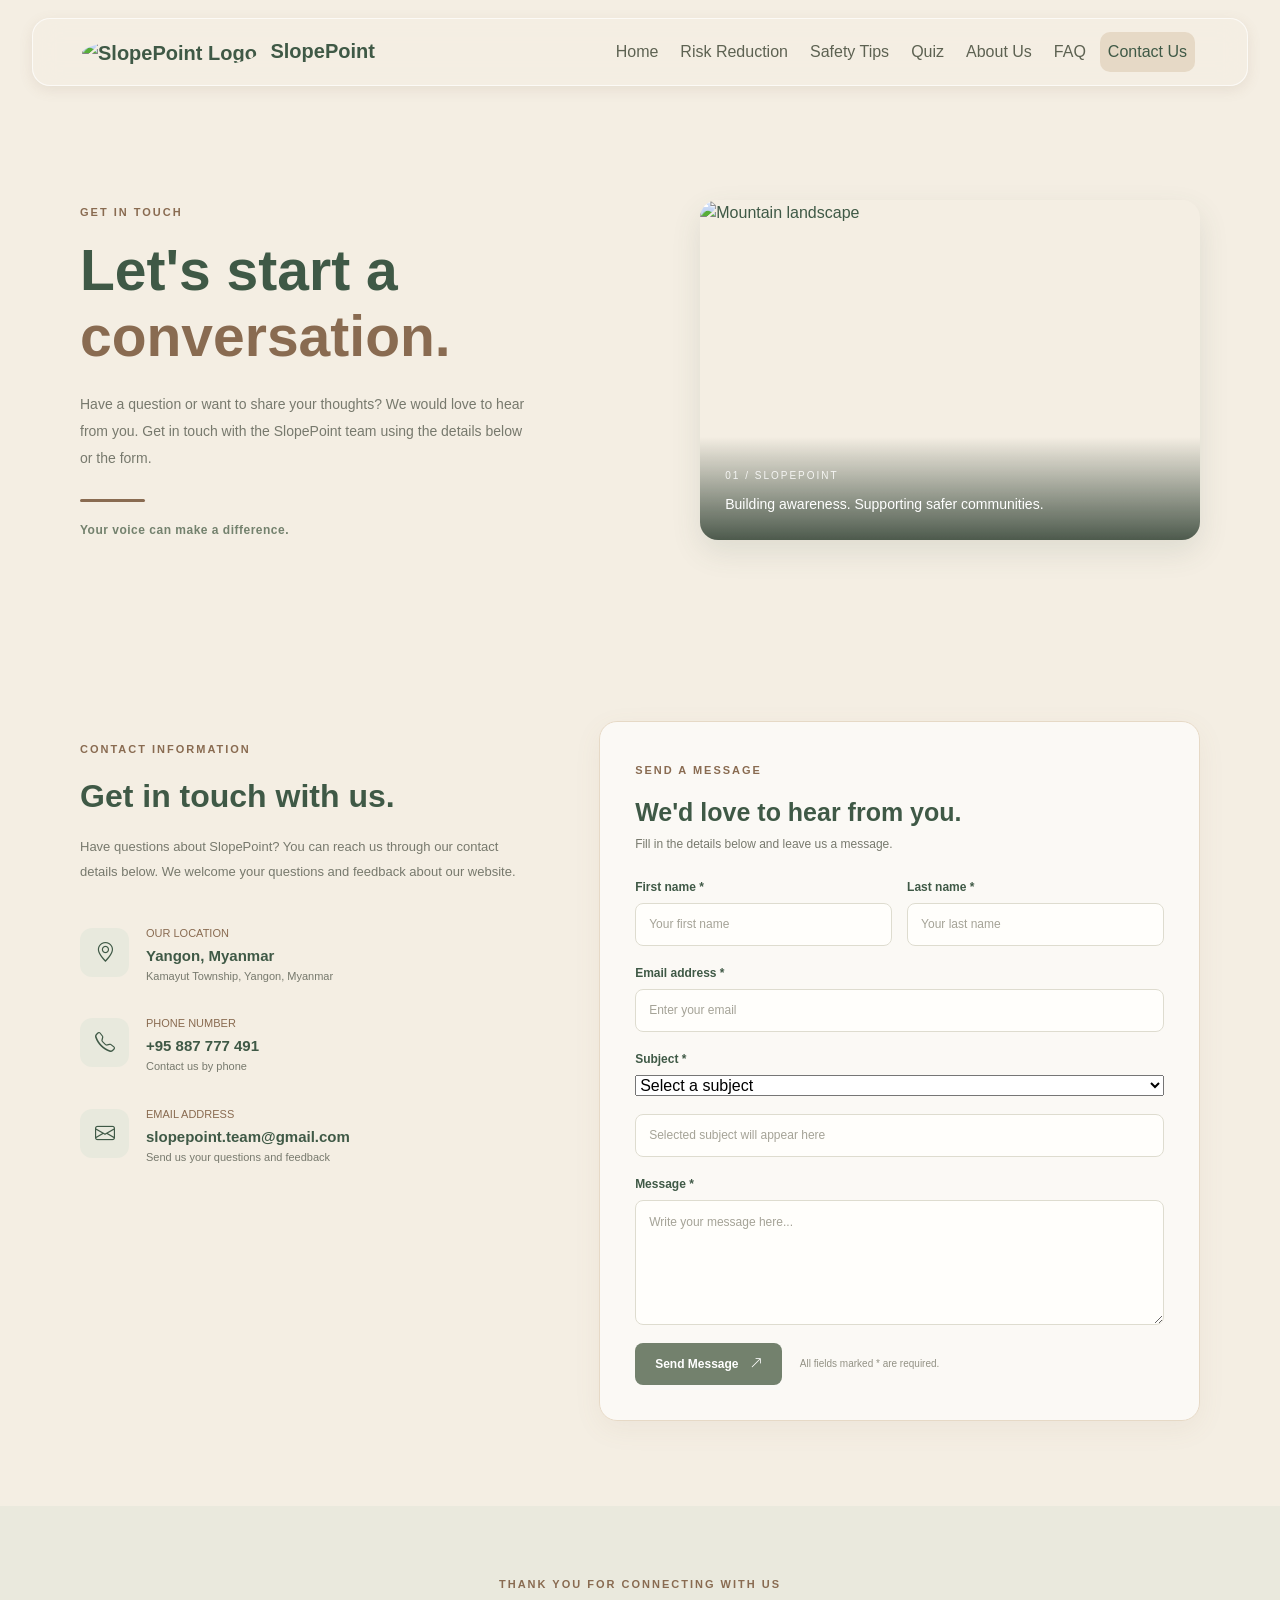
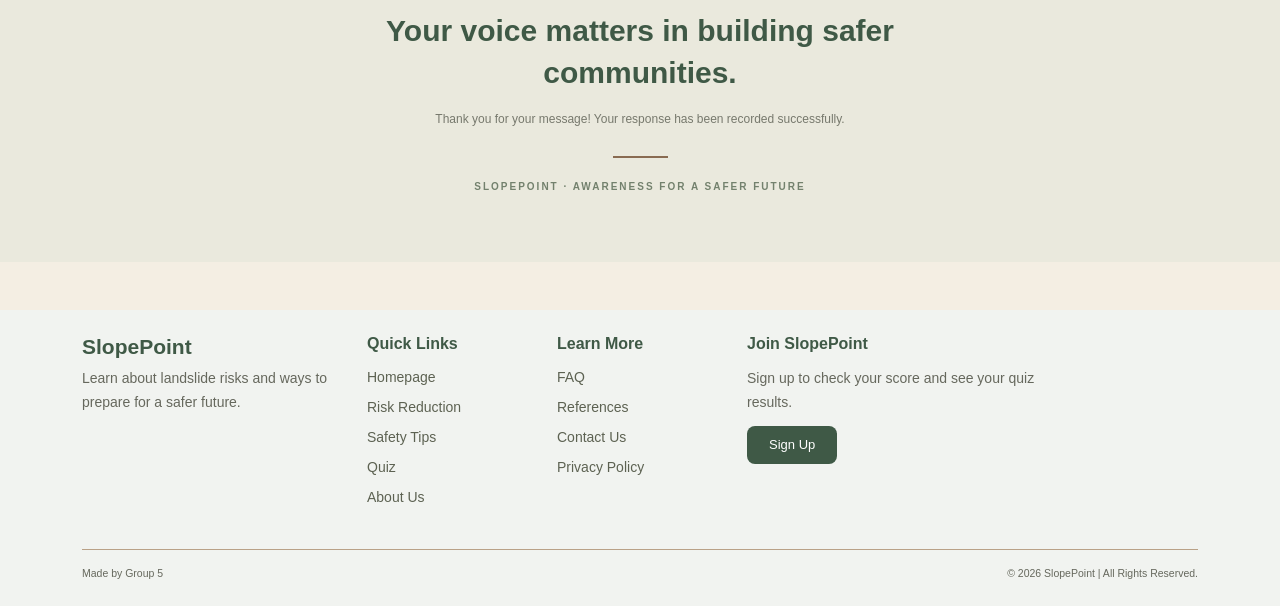
==== contactus.html @ 0d20bdd4 "Add files via upload" ====
<!DOCTYPE html>
<html lang="en">
<head>
    <meta charset="UTF-8">
    <meta name="viewport" content="width=device-width, initial-scale=1.0">
    <title>Contact Us | SlopePoint</title>

    <link href="https://cdn.jsdelivr.net/npm/bootstrap@5.3.3/dist/css/bootstrap.min.css" rel="stylesheet">
    <link rel="stylesheet" href="https://cdn.jsdelivr.net/npm/bootstrap-icons@1.11.3/font/bootstrap-icons.min.css">
    <link rel="stylesheet" href="style.css">
    <link rel="icon" type="image/jpeg" href="https://i.pinimg.com/736x/f9/9e/da/f99eda20acf7c5a0008ba07cc0dadbc3.jpg">
</head>

<body>

    <nav class="navbar navbar-expand-lg sticky-top">
        <div class="container">
            <a class="navbar-brand" href="index.html">
                <img src="https://i.pinimg.com/736x/f9/9e/da/f99eda20acf7c5a0008ba07cc0dadbc3.jpg" alt="SlopePoint Logo" class="logo me-2">
                SlopePoint
            </a>

            <button class="navbar-toggler" type="button" data-bs-toggle="collapse" data-bs-target="#navbarMenu" aria-controls="navbarMenu" aria-expanded="false" aria-label="Toggle navigation">
                <span class="navbar-toggler-icon"></span>
            </button>

            <div class="collapse navbar-collapse" id="navbarMenu">
                <ul class="navbar-nav ms-auto">
                    <li class="nav-item"><a class="nav-link" href="index.html">Home</a></li>
                    <li class="nav-item"><a class="nav-link" href="risk-reduction.html">Risk Reduction</a></li>
                    <li class="nav-item"><a class="nav-link" href="safety-tips.html">Safety Tips</a></li>
                    <li class="nav-item"><a class="nav-link" href="quiz.html">Quiz</a></li>
                    <li class="nav-item"><a class="nav-link" href="aboutus.html">About Us</a></li>
                    <li class="nav-item"><a class="nav-link" href="faq.html">FAQ</a></li>
                    <li class="nav-item"><a class="nav-link active" href="contactus.html">Contact Us</a></li>
                </ul>
            </div>
        </div>
    </nav>

    <main class="contact-page">

        <section class="contact-hero">
            <div class="contact-hero-content">
                <span class="contact-label">GET IN TOUCH</span>
                <h1>Let's start a <span>conversation.</span></h1>
                <p>
                    Have a question or want to share your thoughts?
                    We would love to hear from you. Get in touch with
                    the SlopePoint team using the details below or the form.
                </p>
                <div class="contact-hero-line"></div>
                <span class="contact-hero-note">Your voice can make a difference.</span>
            </div>

            <div class="contact-hero-image">
                <img src="https://img.magnific.com/free-photo/landscape-volcano-batur-bali-indonesia_72229-1017.jpg?semt=ais_hybrid&w=740&q=80" alt="Mountain landscape">
                <div class="contact-image-caption">
                    <span>01 / SLOPEPOINT</span>
                    <p>Building awareness. Supporting safer communities.</p>
                </div>
            </div>
        </section>

        <section class="contact-main-section">

            <div class="contact-info">
                <span class="contact-label">CONTACT INFORMATION</span>
                <h2>Get in touch with us.</h2>
                <p class="contact-info-description">
                    Have questions about SlopePoint? You can reach us
                    through our contact details below. We welcome your
                    questions and feedback about our website.
                </p>

                <div class="contact-detail-list">

                    <div class="contact-detail">
                        <div class="contact-detail-icon">
                            <i class="bi bi-geo-alt" aria-hidden="true"></i>
                        </div>
                        <div>
                            <span>OUR LOCATION</span>
                            <h3>Yangon, Myanmar</h3>
                            <p>Kamayut Township, Yangon, Myanmar</p>
                        </div>
                    </div>

                    <div class="contact-detail">
                        <div class="contact-detail-icon">
                            <i class="bi bi-telephone" aria-hidden="true"></i>
                        </div>
                        <div>
                            <span>PHONE NUMBER</span>
                            <h3>+95 887 777 491</h3>
                            <p>Contact us by phone</p>
                        </div>
                    </div>

                    <div class="contact-detail">
                        <div class="contact-detail-icon">
                            <i class="bi bi-envelope" aria-hidden="true"></i>
                        </div>
                        <div>
                            <span>EMAIL ADDRESS</span>
                            <h3>slopepoint.team@gmail.com</h3>
                            <p>Send us your questions and feedback</p>
                        </div>
                    </div>

                </div>
            </div>

            <div class="contact-form-wrapper">
                <div class="contact-form-heading">
                    <span class="contact-label">SEND A MESSAGE</span>
                    <h2>We'd love to hear from you.</h2>
                    <p>Fill in the details below and leave us a message.</p>
                </div>

                <form id="contactForm" class="contact-form">

                    <div class="contact-form-row">
                        <div class="contact-field">
                            <label for="contactFirstName">First name *</label>
                            <input type="text" id="contactFirstName" placeholder="Your first name" required>
                        </div>

                        <div class="contact-field">
                            <label for="contactLastName">Last name *</label>
                            <input type="text" id="contactLastName" placeholder="Your last name" required>
                        </div>
                    </div>

                    <div class="contact-field">
                        <label for="contactEmail">Email address *</label>
                        <input type="email" id="contactEmail" placeholder="Enter your email" required>
                    </div>

                    <div class="contact-field">
    <label for="subjectSelect">Subject *</label>
    <select id="subjectSelect" required>
        <option value="" disabled selected>Select a subject</option>
        <option value="General Question">General Question</option>
        <option value="Website Feedback">Website Feedback</option>
        <option value="Landslide Awareness">Landslide Awareness</option>
        <option value="Safety Information">Safety Information</option>
        <option value="Suggestions">Suggestions</option>
        <option value="Other">Other</option>
    </select>
</div>

<div class="contact-field">
    <input type="text" id="subject" name="subject" placeholder="Selected subject will appear here" readonly required>
</div>

                    <div class="contact-field">
                        <label for="contactMessage">Message *</label>
                        <textarea id="contactMessage" rows="5" placeholder="Write your message here..." required></textarea>
                    </div>

                    <div class="contact-form-bottom">
                        <button type="submit" class="contact-submit">
                            Send Message <i class="bi bi-arrow-up-right" aria-hidden="true"></i>
                        </button>
                        <span>All fields marked * are required.</span>
                    </div>

                    <p id="contactFeedback" class="contact-feedback" aria-live="polite"></p>

                </form>
            </div>

        </section>

        <section class="contact-bottom">
            <span class="contact-label">THANK YOU FOR CONNECTING WITH US</span>
            <h2>Your voice matters in building safer communities.</h2>
            <p>
                Thank you for your message! Your response has been recorded successfully.
            </p>
            <div class="contact-ending-line"></div>
            <span class="contact-ending-text">SLOPEPOINT · AWARENESS FOR A SAFER FUTURE</span>
        </section>

    </main>

    <footer class="mt-5 py-4">
        <div class="container">
            <div class="row g-4">

                <div class="col-lg-3 col-md-6">
                    <h5 class="fw-bold">SlopePoint</h5>
                    <p class="footer-description">
                        Learn about landslide risks and ways to prepare for a safer future.
                    </p>
                </div>

                <div class="col-lg-2 col-md-6">
                    <h6 class="fw-bold">Quick Links</h6>
                    <a href="index.html" class="footer-link d-block">Homepage</a>
                    <a href="risk-reduction.html" class="footer-link d-block">Risk Reduction</a>
                    <a href="safety-tips.html" class="footer-link d-block">Safety Tips</a>
                    <a href="quiz.html" class="footer-link d-block">Quiz</a>
                    <a href="aboutus.html" class="footer-link d-block">About Us</a>
                </div>

                <div class="col-lg-2 col-md-6">
                    <h6 class="fw-bold">Learn More</h6>
                    <a href="faq.html" class="footer-link d-block">FAQ</a>
                    <a href="references.html" class="footer-link d-block">References</a>
                    <a href="contactus.html" class="footer-link d-block">Contact Us</a>
                    <a href="privacy-policy.html" class="footer-link d-block">Privacy Policy</a>
                </div>

                <div class="col-lg-5 col-md-6">
                    <h6 class="fw-bold">Join SlopePoint</h6>
                    <p class="footer-description">
                        Sign up to check your score and see your quiz results.
                    </p>
                    <button type="button" class="btn sign-up">
                        Sign Up
                    </button>
                </div>

            </div>

            <hr class="footer-line">

            <div class="footer-bottom">
                <small>Made by Group 5</small>
                <small> © 2026 SlopePoint | All Rights Reserved.</small>
            </div>
        </div>
    </footer>

    <script src="https://cdn.jsdelivr.net/npm/bootstrap@5.3.3/dist/js/bootstrap.bundle.min.js"></script>
    <script src="script.js"></script>

</body>
</html>
---- style.css ----
body {
    background-color: #F4EEE3;
    color: #3F5946;
    font-family: Arial, sans-serif;
}

.navbar {
    background-color: rgba(244, 238, 227, 0.75);
    backdrop-filter: blur(14px);
    -webkit-backdrop-filter: blur(14px);
    border: 1px solid rgba(255, 255, 255, 0.7);
    border-radius: 18px;
    margin: 18px auto;
    width: 95%;
    padding: 12px 20px;
    box-shadow: 0 4px 14px rgba(137, 107, 81, 0.12);
}

.navbar-brand {
    color: #3F5946;
    font-weight: bold;
}

.navbar-brand:hover {
    color: #896B51;
}

.logo {
    width: 32px;
    height: 32px;
    object-fit: cover;
    border-radius: 50%;
    vertical-align: middle;
}

.navbar .nav-link {
    color: #5D6252;
    margin: 0 3px;
    border-radius: 10px;
    padding: 8px 11px;
    transition: 0.2s;
}

.navbar .nav-link:hover,
.navbar .nav-link.active {
    background-color: #E6D9C6;
    color: #3F5946;
}

.navbar-toggler {
    border-color: #B9A187;
}

.navbar-toggler:focus {
    box-shadow: 0 0 0 0.15rem rgba(137, 107, 81, 0.2);
}

.navbar-toggler-icon {
    filter: sepia(30%);
}

.homepage {
    max-width: 1250px;
    background: linear-gradient(135deg, rgba(255, 255, 255, 0.65), rgba(255, 253, 250, 0.78));
    backdrop-filter: blur(12px);
    -webkit-backdrop-filter: blur(12px);
    border: 1px solid rgba(255, 255, 255, 0.85);
    border-radius: 28px;
    padding: 20px 30px 45px;
    margin-top: 20px;
    box-shadow: 0 10px 35px rgba(137, 107, 81, 0.1);
}

.hero {
    min-height: 420px;
    height: 520px;
    width: 100%;
    position: relative;
    border-radius: 22px;
    overflow: hidden;
    display: flex;
    align-items: center;
    padding: 55px;
    color: white;
    border: 1px solid rgba(255, 255, 255, 0.25);
    isolation: isolate;
}


.hero video {
    position: absolute;
    inset: 0;
    width: 100%;
    height: 100%;
    object-fit: cover;
    object-position: center;
    z-index: -2;
}


.hero::before {
    content: "";
    position: absolute;
    inset: 0;
    background: linear-gradient(90deg, rgba(35, 53, 39, 0.8), rgba(35, 53, 39, 0.2));
    z-index: -1;
}

.hero-content {
    position: relative;
    z-index: 1;
    max-width: 650px;
}

.hero-label,
.section-label {
    font-size: 12px;
    font-weight: bold;
    letter-spacing: 2px;
    margin-bottom: 12px;
}

.hero h1 {
    font-size: clamp(36px, 5vw, 64px);
    font-weight: bold;
    line-height: 1.05;
    margin-bottom: 18px;
}

.hero-content > p:not(.hero-label) {
    max-width: 540px;
    line-height: 1.7;
    margin-bottom: 24px;
}

.hero-btn {
    border-radius: 25px;
    color: #3F5946;
    padding: 11px 20px;
    font-weight: bold;
}

.hero-outline {
    border: 1px solid white;
    border-radius: 25px;
    color: white;
    padding: 11px 20px;
}

.hero-outline:hover {
    background-color: white;
    color: #3F5946;
}

.intro-section {
    padding: 65px 15px;
    background: rgba(255, 255, 255, 0.18);
    border-radius: 22px;
    margin-top: 20px;
}

.section-label {
    color: #896B51;
}

.intro-section h2,
.learning-section h2,
.fact-section h2 {
    font-size: clamp(26px, 3vw, 36px);
    font-weight: bold;
    margin-bottom: 18px;
}

.intro-text {
    color: #66685D;
    line-height: 1.8;
}

.text-link {
    color: #3F5946;
    font-weight: bold;
    text-decoration: none;
}

.text-link:hover {
    color: #896B51;
}

.info-card {
    display: flex;
    align-items: flex-start;
    gap: 16px;
    padding: 18px;
    background: rgba(230, 217, 198, 0.45);
    backdrop-filter: blur(12px);
    -webkit-backdrop-filter: blur(12px);
    border: 1px solid rgba(255, 255, 255, 0.8);
    border-radius: 16px;
    margin-bottom: 14px;
    box-shadow: 0 5px 18px rgba(137, 107, 81, 0.06);
}

.info-icon {
    background-color: #73816D;
    color: white;
    min-width: 48px;
    height: 48px;
    display: flex;
    align-items: center;
    justify-content: center;
    border-radius: 12px;
    font-size: 25px;
    font-weight: bold;
}

.info-card h5 {
    font-size: 17px;
    font-weight: bold;
    margin-bottom: 6px;
}

.info-card p {
    color: #66685D;
    font-size: 14px;
    margin-bottom: 0;
    line-height: 1.6;
}

.learning-section {
    padding: 25px 15px;
    background: rgba(255, 255, 255, 0.16);
    backdrop-filter: blur(8px);
    -webkit-backdrop-filter: blur(8px);
    border: 1px solid rgba(255, 255, 255, 0.45);
    border-radius: 22px;
    margin-top: 20px;
}

.section-heading {
    display: flex;
    align-items: center;
    justify-content: space-between;
    gap: 20px;
    margin-bottom: 25px;
}

.section-heading h2 {
    margin-bottom: 0;
}

.search-box {
    width: 260px;
}

.search-box input {
    border: 1px solid rgba(216, 200, 179, 0.8);
    border-radius: 22px;
    padding: 11px 16px;
    background-color: rgba(244, 238, 227, 0.65);
    backdrop-filter: blur(8px);
    -webkit-backdrop-filter: blur(8px);
}

.search-box input:focus {
    border-color: #73816D;
    box-shadow: 0 0 0 0.15rem rgba(115, 129, 109, 0.2);
}

.search-message {
    color: #896B51;
    font-size: 14px;
}

.learning-card {
    height: 100%;
    background: linear-gradient(145deg, rgba(255, 255, 255, 0.65), rgba(249, 246, 240, 0.78));
    backdrop-filter: blur(12px);
    -webkit-backdrop-filter: blur(12px);
    border: 1px solid rgba(255, 255, 255, 0.85);
    border-radius: 18px;
    overflow: hidden;
    transition: transform 0.2s, box-shadow 0.2s;
    box-shadow: 0 5px 18px rgba(137, 107, 81, 0.06);
}

.learning-card:hover {
    transform: translateY(-5px);
    box-shadow: 0 10px 25px rgba(63, 89, 70, 0.13);
}

.learning-card img {
    width: 100%;
    height: 190px;
    object-fit: cover;
}

.learning-card-content {
    padding: 22px;
}

.category-tag {
    display: inline-block;
    background-color: #E6D9C6;
    color: #896B51;
    border-radius: 20px;
    padding: 6px 11px;
    font-size: 10px;
    font-weight: bold;
    letter-spacing: 1px;
    margin-bottom: 14px;
}

.learning-card h4 {
    font-size: 20px;
    font-weight: bold;
    margin-bottom: 12px;
}

.learning-card p {
    color: #66685D;
    font-size: 14px;
    line-height: 1.7;
    min-height: 72px;
}

.fact-section {
    margin: 65px 15px 15px;
    padding: 35px;
    background: rgba(216, 220, 203, 0.58);
    backdrop-filter: blur(14px);
    -webkit-backdrop-filter: blur(14px);
    border: 1px solid rgba(255, 255, 255, 0.8);
    border-radius: 20px;
    display: flex;
    align-items: center;
    justify-content: space-between;
    gap: 20px;
    box-shadow: 0 8px 24px rgba(63, 89, 70, 0.07);
}

.fact-section > div:first-child {
    max-width: 750px;
}

.fact-section h2 {
    margin-bottom: 12px;
}

.fact-section p:not(.section-label) {
    color: #5D6252;
    line-height: 1.7;
}

.fact-btn {
    background-color: #3F5946;
    color: white;
    border-radius: 22px;
    padding: 10px 18px;
}

.fact-btn:hover {
    background-color: #73816D;
    color: white;
}

.fact-symbol {
    width: 90px;
    height: 90px;
    min-width: 90px;
    border: 3px solid #73816D;
    border-radius: 50%;
    display: flex;
    align-items: center;
    justify-content: center;
    font-size: 55px;
    font-weight: bold;
    color: #3F5946;
}

footer {
    background-color: #F1F3F0;
    color: #3F5946;
    font-size: 14px;
}

footer h5 {
    font-size: 21px;
    margin-bottom: 8px;
}

footer h6 {
    font-size: 16px;
    margin-bottom: 14px;
}

.footer-description {
    color: #66685D;
    line-height: 1.7;
    max-width: 300px;
    margin-bottom: 12px;
}

.footer-link {
    color: #5D6252;
    text-decoration: none;
    margin-bottom: 9px;
    transition: color 0.2s;
}

.footer-link:hover {
    color: #896B51;
}

footer .form-control {
    max-width: 340px;
    border: none;
    border-bottom: 1px solid #B9A187;
    border-radius: 0;
    background: transparent;
    padding: 10px 0;
    font-size: 13px;
    box-shadow: none;
}

footer .form-control:focus {
    border-bottom-color: #3F5946;
}

.sign-in,
.sign-up {
    padding: 7px 20px;
    font-size: 13px;
    border-radius: 4px;
}

.sign-in {
    background-color: transparent;
    border: 1px solid #3F5946;
    color: #3F5946;
}

.sign-in:hover {
    background-color: #3F5946;
    color: white;
}

.footer-line {
    border-color: #B9A187;
    margin: 32px 0 16px;
    opacity: 1;
}

.footer-bottom {
    display: flex;
    justify-content: space-between;
    align-items: center;
    flex-wrap: wrap;
    gap: 8px;
    color: #66685D;
    font-size: 12px;
}

.awareness-section {
    margin: 45px 0;
    padding: 55px;
    background: #F4EEE3;
    border-radius: 28px;
    overflow: hidden;
    position: relative;
}

.awareness-heading {
    max-width: 720px;
    margin-bottom: 35px;
}

.awareness-tag {
    display: inline-block;
    color: #73816D;
    font-size: 12px;
    font-weight: 700;
    letter-spacing: 2px;
    margin-bottom: 15px;
}

.awareness-heading h2 {
    color: #3F5946;
    font-size: clamp(30px, 4vw, 45px);
    font-weight: 800;
    line-height: 1.15;
    margin-bottom: 18px;
}

.awareness-heading h2 span {
    color: #896B51;
}

.awareness-heading > p {
    max-width: 620px;
    color: #737467;
    font-size: 16px;
    line-height: 1.8;
    margin: 0;
}

.awareness-layout {
    display: grid;
    grid-template-columns: 1fr 1fr;
    gap: 20px;
}

.awareness-main {
    min-height: 340px;
    padding: 30px;
    background: #3F5946;
    color: #F4EEE3;
    border-radius: 22px;
    display: flex;
    flex-direction: column;
    align-items: flex-start;
    position: relative;
    overflow: hidden;
}

.awareness-main::after {
    content: "";
    position: absolute;
    width: 230px;
    height: 230px;
    right: -75px;
    bottom: -85px;
    border: 1px solid rgba(244, 238, 227, 0.2);
    border-radius: 50%;
    box-shadow: 0 0 0 25px rgba(244, 238, 227, 0.04), 0 0 0 50px rgba(244, 238, 227, 0.04);
}

.awareness-icon {
    width: 58px;
    height: 58px;
    display: flex;
    align-items: center;
    justify-content: center;
    background: rgba(244, 238, 227, 0.12);
    border: 1px solid rgba(244, 238, 227, 0.25);
    border-radius: 18px;
    font-size: 35px;
    margin-bottom: 28px;
}

.awareness-number {
    font-size: 11px;
    font-weight: 700;
    letter-spacing: 1.5px;
    opacity: 0.8;
}

.awareness-main h3 {
    max-width: 320px;
    font-size: 27px;
    font-weight: 750;
    line-height: 1.3;
    margin: 15px 0 12px;
}

.awareness-main p {
    max-width: 360px;
    color: #E1E5D9;
    font-size: 14px;
    line-height: 1.8;
    margin-bottom: 20px;
}

.awareness-line {
    width: 45px;
    height: 3px;
    background: #B9A187;
    margin-top: auto;
    margin-bottom: 12px;
}

.awareness-small {
    font-size: 10px;
    font-weight: 700;
    letter-spacing: 1.5px;
    color: #E1E5D9;
}

.awareness-side {
    display: grid;
    grid-template-rows: 1fr 1fr;
    gap: 20px;
}

.awareness-card {
    padding: 25px 28px;
    border-radius: 22px;
    transition: transform 0.25s ease, box-shadow 0.25s ease;
}

.awareness-card:hover {
    transform: translateY(-4px);
    box-shadow: 0 12px 25px rgba(63, 89, 70, 0.1);
}

.awareness-card-sage {
    background: #D8DCCB;
}

.awareness-card-sand {
    background: #E6D9C6;
}

.awareness-card-top {
    display: flex;
    align-items: center;
    justify-content: space-between;
    color: #73816D;
}

.awareness-symbol {
    width: 34px;
    height: 34px;
    display: flex;
    align-items: center;
    justify-content: center;
    border: 1px solid rgba(63, 89, 70, 0.25);
    border-radius: 50%;
    font-size: 19px;
}

.awareness-card h3 {
    color: #3F5946;
    font-size: 22px;
    font-weight: 750;
    margin: 20px 0 10px;
}

.awareness-card p {
    color: #66685D;
    font-size: 14px;
    line-height: 1.8;
    margin: 0;
}

.awareness-mission {
    display: flex;
    align-items: center;
    gap: 20px;
    margin-top: 22px;
    padding: 25px;
    background: rgba(255, 255, 255, 0.65);
    border: 1px solid rgba(185, 161, 135, 0.3);
    border-radius: 20px;
}

.mission-mark {
    flex-shrink: 0;
    width: 55px;
    height: 55px;
    display: flex;
    align-items: center;
    justify-content: center;
    background: #73816D;
    color: #F4EEE3;
    border-radius: 17px;
    font-size: 24px;
    font-weight: 800;
}

.mission-text {
    flex: 1;
}

.mission-text > span {
    color: #896B51;
    font-size: 10px;
    font-weight: 700;
    letter-spacing: 1.5px;
}

.mission-text h3 {
    color: #3F5946;
    font-size: 20px;
    font-weight: 750;
    margin: 5px 0;
}

.mission-text p {
    color: #737467;
    font-size: 13px;
    line-height: 1.7;
    margin: 0;
}

.mission-link {
    flex-shrink: 0;
    color: #3F5946;
    font-size: 13px;
    font-weight: 700;
    text-decoration: none;
    padding: 12px 16px;
    border: 1px solid #BFC8B5;
    border-radius: 12px;
    transition: background 0.2s ease;
}

.mission-link span {
    margin-left: 5px;
}

.mission-link:hover {
    background: #D8DCCB;
    color: #3F5946;
}

.mission-page {
    padding-top: 65px;
    padding-bottom: 55px;
}

.mission-intro {
    display: grid;
    grid-template-columns: 1.1fr 0.9fr;
    align-items: center;
    gap: 55px;
    padding: 45px 15px 75px;
    margin-bottom: 55px;
    border-bottom: 1px solid rgba(63, 89, 70, 0.2);
}

.intro-content {
    max-width: 600px;
}

.section-tag {
    color: #896B51;
    font-size: 0.75rem;
    font-weight: 700;
    letter-spacing: 2px;
}

.intro-content h1 {
    color: #3F5946;
    font-size: clamp(2.2rem, 4vw, 3.3rem);
    font-weight: 700;
    line-height: 1.2;
    letter-spacing: -1px;
    margin: 20px 0;
}

.intro-content p {
    color: #687366;
    font-size: 0.94rem;
    line-height: 1.9;
    margin-bottom: 28px;
}

.intro-details {
    display: flex;
    align-items: center;
    gap: 13px;
    color: #896B51;
    font-size: 0.65rem;
    font-weight: 700;
    letter-spacing: 1.3px;
}

.intro-details span:nth-child(2) {
    width: 25px;
    height: 1px;
    background: #896B51;
}

.intro-visual {
    background: #E8EBE3;
    border-radius: 18px;
    padding: 20px 22px 15px;
    min-width: 0;
}

.visual-heading {
    display: flex;
    justify-content: space-between;
    gap: 10px;
    color: #896B51;
    font-size: 0.58rem;
    font-weight: 700;
    letter-spacing: 1px;
}

.landslide-illustration {
    width: 100%;
    display: block;
    margin: 15px 0;
}

.visual-caption {
    border-top: 1px solid rgba(63, 89, 70, 0.2);
    padding-top: 13px;
    display: flex;
    justify-content: space-between;
    align-items: center;
    gap: 10px;
}

.visual-caption div {
    display: flex;
    flex-direction: column;
    gap: 5px;
}

.visual-caption strong {
    color: #3F5946;
    font-size: 0.68rem;
    letter-spacing: 1px;
}

.visual-caption div span {
    color: #687366;
    font-size: 0.7rem;
}

.visual-number {
    color: #896B51;
    font-size: 1.8rem;
    font-weight: 700;
}

.aims-objectives-section {
    display: grid;
    grid-template-columns: repeat(2, 1fr);
    align-items: stretch;
    gap: 35px;
    padding: 0 10px;
}

.aim-objective-card {
    position: relative;
    display: flex;
    flex-direction: column;
    padding-top: 35px;
}

.card-tab {
    position: absolute;
    top: 0;
    left: 50%;
    transform: translateX(-50%);
    width: 68%;
    padding: 11px 10px;
    text-align: center;
    border-radius: 16px 16px 0 0;
    color: white;
    font-size: 0.95rem;
    font-weight: 600;
    letter-spacing: 1px;
}

.aims-tab {
    background: #719A99;
}

.objectives-tab {
    background: #77947D;
}

.card-body-custom {
    position: relative;
    display: flex;
    align-items: center;
    gap: 20px;
    flex: 1;
    min-height: 220px;
    background: #FFFFFF;
    border: 1px solid rgba(63, 89, 70, 0.12);
    border-radius: 25px;
    padding: 35px 25px;
    box-shadow: 0 5px 18px rgba(63, 89, 70, 0.09);
    z-index: 1;
}

.card-icon {
    flex: 0 0 75px;
    display: flex;
    align-items: center;
    justify-content: center;
}

.card-icon svg {
    width: 60px;
    height: 60px;
}

.aims-icon {
    color: #719A99;
}

.objectives-icon {
    color: #77947D;
}

.card-text {
    flex: 1;
}

.card-text h2 {
    color: #3F5946;
    font-size: 1.2rem;
    font-weight: 700;
    margin-bottom: 10px;
}

.card-text p {
    color: #687366;
    font-size: 0.84rem;
    line-height: 1.75;
    margin: 0;
}

@media (max-width: 991px) {
    .mission-intro {
        gap: 30px;
    }

    .aims-objectives-section {
        gap: 25px;
    }

    .card-body-custom {
        padding: 28px 20px;
        gap: 12px;
    }

    .card-icon {
        flex-basis: 55px;
    }

    .card-icon svg {
        width: 48px;
        height: 48px;
    }
}

@media (max-width: 768px) {
    .homepage {
        padding: 12px 16px 30px;
        border-radius: 20px;
    }

    .hero {
        min-height: 380px;
        padding: 30px 24px;
    }

    .intro-section {
        padding: 45px 5px;
    }

    .section-heading {
        align-items: stretch;
        flex-direction: column;
    }

    .search-box {
        width: 100%;
    }

    .fact-section {
        margin: 45px 5px 10px;
        padding: 25px;
    }

    .fact-symbol {
        width: 60px;
        height: 60px;
        min-width: 60px;
        font-size: 38px;
    }

    .awareness-section {
        padding: 30px 20px;
        margin: 30px 0;
    }

    .awareness-layout {
        grid-template-columns: 1fr;
    }

    .awareness-main {
        min-height: 310px;
    }

    .awareness-side {
        grid-template-rows: auto auto;
    }

    .awareness-mission {
        align-items: flex-start;
        flex-wrap: wrap;
        padding: 20px;
    }

    .mission-text {
        min-width: 0;
    }

    .mission-link {
        margin-left: 75px;
    }
}

@media (max-width: 767px) {
    .footer-bottom {
        flex-direction: column;
        text-align: center;
    }

    .mission-page {
        padding-top: 40px;
    }

    .mission-intro {
        grid-template-columns: 1fr;
        gap: 30px;
        padding: 30px 5px 45px;
        margin-bottom: 40px;
    }

    .intro-content h1 {
        font-size: 2.3rem;
    }

    .intro-visual {
        padding: 17px;
    }

    .aims-objectives-section {
        grid-template-columns: 1fr;
        gap: 35px;
        padding: 0;
    }

    .card-body-custom {
        min-height: 180px;
        padding: 30px 22px;
    }

    .card-text p {
        font-size: 0.82rem;
    }
}

@media (max-width: 480px) {
    .hero {
        padding: 25px 20px;
    }

    .hero h1 {
        font-size: 38px;
    }

    .fact-symbol {
        display: none;
    }

    .awareness-card {
        padding: 22px;
    }

    .awareness-main h3 {
        font-size: 24px;
    }

    .mission-link {
        margin-left: 0;
    }
}

@keyframes floatPicture {
    0% {
        transform: translateY(0);
    }

    50% {
        transform: translateY(-5px);
    }

    100% {
        transform: translateY(0);
    }
}

.members-section {
    padding: 85px 10px 35px;
    margin-top: 55px;
    border-top: 1px solid rgba(63, 89, 70, 0.15);
}

.members-heading {
    text-align: center;
    margin-bottom: 50px;
}

.members-heading h2 {
    color: #3F5946;
    font-size: clamp(32px, 4vw, 45px);
    font-weight: 750;
    margin: 12px 0;
}

.members-heading h2 span {
    color: #719A99;
}

.members-heading p {
    color: #687366;
    font-size: 14px;
    margin: 0;
}

.members-grid {
    display: grid;
    grid-template-columns: repeat(3, 1fr);
    gap: 30px;
    max-width: 1000px;
    margin: 0 auto;
}

.member-card {
    position: relative;
    overflow: hidden;
    text-align: center;
    background: #FFFFFF;
    border: 1px solid rgba(63, 89, 70, 0.15);
    border-radius: 25px;
    padding: 25px 20px 30px;
    box-shadow: 0 8px 25px rgba(63, 89, 70, 0.08);
    transition: transform 0.3s ease, box-shadow 0.3s ease;
}

.member-card:hover {
    transform: translateY(-7px);
    box-shadow: 0 15px 30px rgba(63, 89, 70, 0.13);
}

.member-image-area {
    position: relative;
    height: 165px;
    display: flex;
    align-items: center;
    justify-content: center;
    margin-bottom: 15px;
}

.member-shape {
    position: absolute;
    width: 145px;
    height: 145px;
    background: #DCE4D8;
    border-radius: 50% 50% 12px 50%;
    right: 15px;
    top: 0;
    opacity: 0.85;
}

.member-photo {
    position: relative;
    width: 135px;
    height: 135px;
    padding: 8px;
    border: 3px solid #719A99;
    border-radius: 50% 50% 12px 50%;
    background: #F4EEE3;
    z-index: 1;
    transition: transform 0.3s ease;
}

.member-photo img {
    width: 100%;
    height: 100%;
    object-fit: cover;
    border-radius: inherit;
    display: block;
}

.member-card:hover .member-photo {
    transform: scale(1.04);
}

.member-divider {
    display: flex;
    justify-content: center;
    align-items: center;
    gap: 9px;
    margin: 12px 0 18px;
}

.member-divider::before,
.member-divider::after {
    content: "";
    width: 35px;
    height: 1px;
    background: #896B51;
}

.member-divider span {
    width: 7px;
    height: 7px;
    background: #73816D;
    border-radius: 50%;
}

.member-info h3 {
    color: #3F5946;
    font-size: 20px;
    font-weight: 700;
    margin-bottom: 7px;
}

.member-info p {
    color: #896B51;
    font-size: 13px;
    font-weight: 600;
    letter-spacing: 0.5px;
    margin: 0;
}

.member-card {
    opacity: 0;
    transform: translateY(20px);
}

.member-card.show {
    opacity: 1;
    transform: translateY(0);
}

@media (max-width: 768px) {
    .members-grid {
        grid-template-columns: repeat(2, 1fr);
        gap: 20px;
    }

    .members-section {
        padding-top: 60px;
    }
}

@media (max-width: 500px) {
    .members-grid {
        grid-template-columns: 1fr;
        max-width: 330px;
    }

    .member-card {
        padding: 25px 20px;
    }
}

@media (prefers-reduced-motion: reduce) {
    .member-card,
    .member-photo {
        transition: none;
    }
}

.risk-page {
    max-width: 1250px;
    margin: 25px auto 0;
    padding: 0 25px;
}

.risk-label {
    display: block;
    color: #896B51;
    font-size: 12px;
    font-weight: bold;
    letter-spacing: 2px;
    margin-bottom: 18px;
}

.risk-hero {
    display: grid;
    grid-template-columns: 1fr 0.9fr;
    min-height: 510px;
    background: #E8EBE3;
    border-radius: 25px;
    overflow: hidden;
}

.risk-hero-text {
    display: flex;
    flex-direction: column;
    justify-content: center;
    align-items: flex-start;
    padding: 55px 45px 35px;
}

.risk-hero h1 {
    color: #3F5946;
    font-size: clamp(42px, 5vw, 62px);
    font-weight: bold;
    line-height: 1.12;
    margin-bottom: 22px;
}

.risk-hero h1 span {
    color: #896B51;
}

.risk-hero-text > p {
    max-width: 470px;
    color: #5D6252;
    font-size: 16px;
    line-height: 1.85;
    margin-bottom: 28px;
}

.risk-main-btn {
    display: inline-block;
    background: #3F5946;
    color: white;
    padding: 14px 21px;
    border-radius: 5px;
    font-size: 14px;
    font-weight: bold;
    text-decoration: none;
    transition: 0.2s;
}

.risk-main-btn span {
    margin-left: 12px;
    font-size: 17px;
}

.risk-main-btn:hover {
    background: #896B51;
    color: white;
}

.risk-hero-bottom {
    display: flex;
    flex-wrap: wrap;
    gap: 18px;
    margin-top: 55px;
    padding-top: 18px;
    border-top: 1px solid rgba(63, 89, 70, 0.2);
    width: 100%;
}

.risk-hero-bottom span {
    color: #687366;
    font-size: 10px;
    font-weight: bold;
    letter-spacing: 1px;
}

.risk-hero-picture {
    min-height: 510px;
    position: relative;
}

.risk-hero-picture img {
    width: 100%;
    height: 100%;
    position: absolute;
    object-fit: cover;
}

.risk-picture-caption {
    position: absolute;
    bottom: 0;
    left: 0;
    right: 0;
    display: flex;
    justify-content: space-between;
    gap: 10px;
    padding: 22px;
    color: white;
    background: linear-gradient(transparent, rgba(20, 35, 26, 0.75));
    font-size: 10px;
    font-weight: bold;
    letter-spacing: 1px;
}

.risk-intro-section {
    padding: 100px 8%;
    background-color: #F4EEE3;
}

.risk-intro-top {
    display: flex;
    align-items: center;
    gap: 25px;
    margin-bottom: 65px;
    color: #687366;
    font-size: 12px;
    letter-spacing: 2px;
    font-weight: 600;
}

.risk-intro-line {
    flex: 1;
    height: 1px;
    background-color: rgba(63, 89, 70, 0.25);
}

.risk-intro-content {
    display: grid;
    grid-template-columns: 1fr 1fr;
    gap: 90px;
    align-items: start;
}

.risk-intro-heading h2 {
    color: #3F5946;
    font-size: clamp(38px, 4.5vw, 60px);
    line-height: 1.12;
    font-weight: 600;
    margin-bottom: 25px;
}

.risk-intro-heading > p {
    color: #896B51;
    font-size: 17px;
    line-height: 1.7;
    max-width: 380px;
}

.risk-intro-text {
    padding-top: 8px;
}

.risk-intro-text > p {
    color: #5D6252;
    font-size: 16px;
    line-height: 1.9;
    margin-bottom: 25px;
}

.risk-intro-note {
    display: flex;
    align-items: center;
    gap: 20px;
    border-top: 1px solid rgba(63, 89, 70, 0.25);
    border-bottom: 1px solid rgba(63, 89, 70, 0.25);
    padding: 22px 0;
    margin-top: 35px;
}

.risk-intro-note span {
    font-size: 32px;
    color: #896B51;
    font-weight: 600;
}

.risk-intro-note p {
    color: #3F5946;
    font-size: 16px;
    font-weight: 600;
    margin: 0;
    line-height: 1.5;
}

.risk-actions {
    padding: 60px 35px 65px;
    background: #E8EBE3;
    border-radius: 25px;
}

.risk-section-heading {
    display: flex;
    justify-content: space-between;
    align-items: flex-end;
    gap: 30px;
    margin-bottom: 40px;
}

.risk-section-heading h2,
.risk-environment h2,
.risk-warning-heading h2,
.risk-checklist-top h2,
.risk-dos-heading h2 {
    color: #3F5946;
    font-size: clamp(34px, 4vw, 47px);
    font-weight: bold;
    line-height: 1.18;
}

.risk-section-heading > p {
    max-width: 430px;
    color: #687366;
    font-size: 16px;
    line-height: 1.8;
    margin-bottom: 5px;
}

.risk-explorer {
    display: flex;
    gap: 12px;
    height: 410px;
}

.risk-panel {
    position: relative;
    flex: 0.8;
    min-width: 0;
    border: 0;
    border-radius: 18px;
    overflow: hidden;
    background-image: linear-gradient(180deg, rgba(20, 35, 26, 0.05), rgba(20, 35, 26, 0.8)), var(--panel-image);
    background-size: cover;
    background-position: center;
    cursor: pointer;
    text-align: left;
    padding: 22px;
    color: white;
    transition: flex 0.5s ease, background-position 0.5s ease;
}

.risk-panel::after {
    content: "";
    position: absolute;
    inset: 0;
    background: rgba(25, 40, 30, 0.12);
    transition: background 0.3s;
}

.risk-panel:hover::after {
    background: rgba(25, 40, 30, 0.02);
}

.risk-panel.active {
    flex: 4;
    background-position: center;
}

.risk-panel-number,
.risk-panel-title,
.risk-panel-info {
    position: relative;
    z-index: 1;
}

.risk-panel-number {
    position: absolute;
    top: 22px;
    left: 22px;
    font-size: 14px;
    font-weight: bold;
    letter-spacing: 1px;
}

.risk-panel-title {
    position: absolute;
    bottom: 25px;
    left: 22px;
    writing-mode: vertical-rl;
    transform: rotate(180deg);
    font-size: 13px;
    font-weight: bold;
    letter-spacing: 1px;
    transition: opacity 0.2s;
}

.risk-panel.active .risk-panel-title {
    opacity: 0;
}

.risk-panel-info {
    position: absolute;
    bottom: 28px;
    left: 30px;
    right: 25px;
    max-width: 430px;
    opacity: 0;
    transform: translateY(15px);
    transition: opacity 0.3s, transform 0.3s;
    pointer-events: none;
}

.risk-panel.active .risk-panel-info {
    opacity: 1;
    transform: translateY(0);
    transition-delay: 0.2s;
}

.risk-panel-info h3 {
    font-size: 28px;
    font-weight: bold;
    margin-bottom: 12px;
}

.risk-panel-info p {
    color: #F0EEE6;
    font-size: 15px;
    line-height: 1.8;
    margin: 0;
}

.risk-explorer-hint {
    text-align: right;
    color: #73816D;
    font-size: 11px;
    font-weight: bold;
    letter-spacing: 1.5px;
    margin: 18px 0 0;
}

.risk-environment {
    display: grid;
    grid-template-columns: 0.9fr 1.1fr;
    gap: 65px;
    align-items: center;
    padding: 100px 35px;
}

.risk-environment-image {
    min-height: 550px;
    border-radius: 20px;
    overflow: hidden;
    position: relative;
}

.risk-environment-image img {
    width: 100%;
    height: 100%;
    position: absolute;
    object-fit: cover;
}

.risk-environment-image span {
    position: absolute;
    bottom: 0;
    left: 0;
    right: 0;
    padding: 25px 20px;
    color: white;
    font-size: 11px;
    font-weight: bold;
    letter-spacing: 1.5px;
    background: linear-gradient(transparent, rgba(20, 35, 26, 0.7));
}

.risk-environment-content > p {
    color: #687366;
    font-size: 16px;
    line-height: 1.9;
    margin: 20px 0 28px;
}

.risk-tip {
    display: flex;
    align-items: flex-start;
    gap: 18px;
    padding: 20px 0;
    border-top: 1px solid rgba(63, 89, 70, 0.18);
}

.risk-tip > span {
    color: #896B51;
    font-size: 15px;
    font-weight: bold;
    padding-top: 2px;
}

.risk-tip h4 {
    color: #3F5946;
    font-size: 17px;
    font-weight: bold;
    margin-bottom: 7px;
}

.risk-tip p {
    color: #687366;
    font-size: 14px;
    line-height: 1.8;
    margin: 0;
}

.risk-warning-section {
    display: grid;
    grid-template-columns: 0.75fr 1.25fr;
    gap: 55px;
    background: #D8DCCB;
    border-radius: 25px;
    padding: 65px 50px;
}

.risk-warning-heading > p {
    color: #5D6252;
    font-size: 16px;
    line-height: 1.9;
    margin: 20px 0;
}

.risk-text-link {
    color: #3F5946;
    font-size: 14px;
    font-weight: bold;
    text-decoration: none;
}

.risk-text-link:hover {
    color: #896B51;
}

.risk-text-link span {
    margin-left: 7px;
}

.risk-warning-side-note {
    margin-top: 55px;
    padding: 20px;
    border-left: 3px solid #896B51;
    background: rgba(255, 255, 255, 0.35);
}

.risk-warning-side-note strong {
    color: #896B51;
    font-size: 11px;
    letter-spacing: 1.5px;
}

.risk-warning-side-note p {
    color: #5D6252;
    font-size: 14px;
    line-height: 1.8;
    margin: 10px 0 0;
}

.risk-warning-guide {
    background: #F4EEE3;
    border-radius: 18px;
    padding: 25px 30px;
}

.risk-warning-guide-title {
    display: flex;
    justify-content: space-between;
    gap: 10px;
    padding-bottom: 18px;
    border-bottom: 1px solid #D5CFC1;
    color: #896B51;
    font-size: 11px;
    font-weight: bold;
    letter-spacing: 1.5px;
}

.risk-warning-item {
    display: grid;
    grid-template-columns: 30px 65px 1fr 20px;
    align-items: center;
    gap: 15px;
    padding: 20px 0;
    border-bottom: 1px solid #D5CFC1;
}

.warning-number {
    color: #896B51;
    font-size: 14px;
    font-weight: bold;
}

.warning-visual {
    width: 62px;
    height: 62px;
    border-radius: 50%;
    display: flex;
    align-items: center;
    justify-content: center;
    overflow: hidden;
}

.warning-crack {
    background: #E6D9C6;
}

.warning-crack span {
    width: 22px;
    height: 34px;
    border-left: 3px solid #896B51;
    border-top: 3px solid #896B51;
    transform: skew(-20deg) rotate(-25deg);
}

.warning-tree {
    background: #D8DCCB;
}

.warning-tree span {
    color: #3F5946;
    font-size: 38px;
}

.warning-water {
    background: #DCE6E3;
}

.warning-water span {
    color: #719A99;
    font-size: 38px;
    font-weight: bold;
}

.warning-rock {
    background: #E9DFD4;
}

.warning-rock span {
    color: #896B51;
    font-size: 29px;
}

.warning-description h4 {
    color: #3F5946;
    font-size: 16px;
    font-weight: bold;
    margin-bottom: 6px;
}

.warning-description p {
    color: #687366;
    font-size: 13px;
    line-height: 1.7;
    margin: 0;
}

.warning-arrow {
    color: #896B51;
    font-size: 20px;
}

.risk-checklist-section {
    margin: 65px 0;
    padding: 40px;
    background: #F0EEE6;
    border: 1px solid rgba(137, 107, 81, 0.2);
    border-radius: 25px;
}

.risk-checklist-top {
    display: flex;
    justify-content: space-between;
    align-items: center;
    gap: 25px;
    margin-bottom: 25px;
}

.risk-checklist-top > div:first-child {
    max-width: 570px;
}

.risk-checklist-top p {
    color: #687366;
    font-size: 15px;
    line-height: 1.7;
    margin-top: 12px;
}

.risk-progress {
    display: flex;
    flex-direction: column;
    align-items: center;
    gap: 8px;
}

.risk-progress-circle {
    width: 95px;
    height: 95px;
    border-radius: 50%;
    border: 7px solid #D8DCCB;
    display: flex;
    align-items: center;
    justify-content: center;
    position: relative;
    background: conic-gradient(#73816D 0%, #73816D 0%, transparent 0%);
}

.risk-progress-circle::before {
    content: "";
    position: absolute;
    inset: 7px;
    border-radius: 50%;
    background: #F0EEE6;
}

.risk-progress-circle strong {
    position: relative;
    color: #3F5946;
    font-size: 22px;
}

.risk-progress > span {
    color: #896B51;
    font-size: 10px;
    font-weight: bold;
    letter-spacing: 1.3px;
}

.risk-checklist {
    display: grid;
    grid-template-columns: 1fr 1fr;
    gap: 30px;
}

.risk-checklist-column h3 {
    color: #3F5946;
    font-size: 19px;
    font-weight: bold;
    padding-bottom: 12px;
    border-bottom: 1px solid #CFC8B9;
    margin-bottom: 8px;
}

.risk-check-item {
    display: flex;
    align-items: flex-start;
    gap: 12px;
    padding: 12px 0;
    color: #5D6252;
    font-size: 14px;
    line-height: 1.6;
    cursor: pointer;
    border-bottom: 1px solid rgba(63, 89, 70, 0.1);
}

.risk-check-item input {
    display: none;
}

.risk-custom-check {
    width: 20px;
    height: 20px;
    min-width: 20px;
    border: 1px solid #9AA58D;
    border-radius: 5px;
    position: relative;
    margin-top: 2px;
}

.risk-check-item input:checked + .risk-custom-check {
    background: #73816D;
    border-color: #73816D;
}

.risk-check-item input:checked + .risk-custom-check::after {
    content: "✓";
    position: absolute;
    top: -2px;
    left: 3px;
    color: white;
    font-size: 15px;
}

.risk-check-item:has(input:checked) > span:last-child {
    text-decoration: line-through;
    color: #92988C;
}

.risk-checklist-bottom {
    display: flex;
    justify-content: space-between;
    align-items: center;
    gap: 15px;
    margin-top: 22px;
    padding-top: 16px;
    border-top: 1px solid #CFC8B9;
}

.risk-checklist-bottom span {
    color: #73816D;
    font-size: 13px;
    font-weight: bold;
}

.risk-checklist-bottom button {
    border: 1px solid #B9A187;
    border-radius: 20px;
    padding: 8px 15px;
    background: transparent;
    color: #896B51;
    font-size: 12px;
    cursor: pointer;
}

.risk-checklist-bottom button:hover {
    background: #E6D9C6;
}

.risk-dos-section {
    padding: 10px 20px 65px;
}

.risk-dos-heading {
    text-align: center;
    max-width: 570px;
    margin: 0 auto 28px;
}

.risk-dos-heading > p {
    color: #687366;
    font-size: 15px;
    line-height: 1.7;
    margin-top: 12px;
}

.risk-dos-grid {
    display: grid;
    grid-template-columns: 1fr 1fr;
    gap: 18px;
}

.risk-do-card,
.risk-dont-card {
    padding: 28px;
    border-radius: 20px;
}

.risk-do-card {
    background: #E8EBE3;
}

.risk-dont-card {
    background: #E9DFD4;
}

.risk-do-symbol,
.risk-dont-symbol {
    display: flex;
    align-items: center;
    justify-content: center;
    width: 38px;
    height: 38px;
    border-radius: 50%;
    font-size: 21px;
    font-weight: bold;
    margin-bottom: 14px;
}

.risk-do-symbol {
    background: #73816D;
    color: white;
}

.risk-dont-symbol {
    background: #896B51;
    color: white;
}

.risk-do-card h3,
.risk-dont-card h3 {
    color: #3F5946;
    font-size: 21px;
    font-weight: bold;
    margin-bottom: 14px;
}

.risk-do-card ul,
.risk-dont-card ul {
    padding-left: 20px;
    margin: 0;
}

.risk-do-card li,
.risk-dont-card li {
    color: #5D6252;
    font-size: 14px;
    line-height: 1.7;
    padding: 3px 0;
}

@media (max-width: 900px) {
    .risk-page {
        padding: 0 18px;
    }

    .risk-hero {
        grid-template-columns: 1fr 0.8fr;
    }

    .risk-hero-text {
        padding: 40px 28px 30px;
    }

    .risk-hero h1 {
        font-size: 44px;
    }

    .risk-intro-section {
        padding: 75px 5%;
    }

    .risk-intro-content {
        gap: 45px;
    }

    .risk-environment {
        gap: 35px;
        padding: 70px 15px;
    }

    .risk-warning-section {
        gap: 30px;
        padding: 45px 30px;
    }

    .risk-checklist-section {
        padding: 30px;
    }

    .risk-explorer {
        height: 370px;
    }
}

@media (max-width: 700px) {
    .risk-hero {
        grid-template-columns: 1fr;
    }

    .risk-hero-text {
        padding: 45px 28px 30px;
    }

    .risk-hero h1 {
        font-size: 46px;
    }

    .risk-hero-picture {
        min-height: 300px;
    }

    .risk-hero-bottom {
        margin-top: 35px;
    }

    .risk-intro-section {
        padding: 65px 5%;
    }

    .risk-intro-top {
        margin-bottom: 40px;
    }

    .risk-intro-content {
        grid-template-columns: 1fr;
        gap: 25px;
    }

    .risk-intro-heading h2 {
        font-size: 42px;
    }

    .risk-environment,
    .risk-warning-section {
        grid-template-columns: 1fr;
    }

    .risk-section-heading {
        flex-direction: column;
        align-items: flex-start;
    }

    .risk-actions {
        padding: 40px 20px;
    }

    .risk-explorer {
        height: 360px;
        gap: 6px;
    }

    .risk-panel {
        padding: 12px;
        border-radius: 12px;
    }

    .risk-panel.active {
        flex: 5;
    }

    .risk-panel-number {
        top: 15px;
        left: 12px;
    }

    .risk-panel-title {
        left: 12px;
        bottom: 15px;
        font-size: 10px;
    }

    .risk-panel-info {
        left: 17px;
        right: 12px;
        bottom: 18px;
    }

    .risk-panel-info h3 {
        font-size: 20px;
    }

    .risk-panel-info p {
        font-size: 13px;
    }

    .risk-environment {
        padding: 65px 10px;
    }

    .risk-environment-image {
        min-height: 350px;
    }

    .risk-warning-section {
        padding: 35px 23px;
    }

    .risk-warning-side-note {
        margin-top: 30px;
    }

    .risk-warning-guide {
        padding: 20px 16px;
    }

    .risk-warning-item {
        grid-template-columns: 22px 50px 1fr 15px;
        gap: 9px;
    }

    .warning-visual {
        width: 48px;
        height: 48px;
    }

    .warning-description h4 {
        font-size: 14px;
    }

    .warning-description p {
        font-size: 12px;
    }

    .risk-checklist-top {
        align-items: flex-start;
    }

    .risk-checklist {
        grid-template-columns: 1fr;
        gap: 22px;
    }

    .risk-dos-grid {
        grid-template-columns: 1fr;
    }

    .risk-do-card,
    .risk-dont-card {
        padding: 24px;
    }
}

@media (max-width: 480px) {
    .risk-page {
        padding: 0 12px;
    }

    .risk-hero-text {
        padding: 35px 20px 25px;
    }

    .risk-hero h1 {
        font-size: 40px;
    }

    .risk-hero-text > p {
        font-size: 14px;
    }

    .risk-hero-bottom {
        gap: 10px;
    }

    .risk-hero-bottom span {
        font-size: 8px;
    }

    .risk-intro-section {
        padding: 55px 3%;
    }

    .risk-intro-heading h2 {
        font-size: 36px;
    }

    .risk-intro-text > p {
        font-size: 14px;
    }

    .risk-intro-note p {
        font-size: 14px;
    }

    .risk-explorer {
        height: 330px;
    }

    .risk-panel {
        flex: 0.5;
    }

    .risk-panel.active {
        flex: 5;
    }

    .risk-panel-info h3 {
        font-size: 18px;
    }

    .risk-panel-info p {
        font-size: 11px;
    }

    .risk-checklist-section {
        margin: 45px 0;
        padding: 22px 18px;
    }

    .risk-checklist-top {
        flex-direction: column;
        margin-bottom: 20px;
    }

    .risk-progress {
        flex-direction: row;
    }

    .risk-progress-circle {
        width: 75px;
        height: 75px;
    }

    .risk-progress-circle strong {
        font-size: 18px;
    }

    .risk-checklist-bottom {
        align-items: flex-start;
        flex-direction: column;
    }

    .risk-do-card,
    .risk-dont-card {
        padding: 22px 20px;
    }
}

@media (prefers-reduced-motion: reduce) {
    .risk-panel,
    .risk-panel-info,
    .risk-panel-title,
    .risk-main-btn {
        transition: none;
    }
}

.references-page {
    max-width: 1250px;
    margin: 25px auto 60px;
    padding: 0 30px;
    color: #3F5946;
}

.references-heading {
    display: flex;
    align-items: center;
    justify-content: space-between;
    gap: 30px;
    min-height: 245px;
    padding: 40px 50px;
    margin: 25px 0 55px;
    background: linear-gradient(115deg, #E6D9C6, #F4EEE3 75%);
    border: 1px solid rgba(185, 161, 135, 0.35);
    border-radius: 24px;
    position: relative;
    overflow: hidden;
}

.references-heading::after {
    content: "";
    position: absolute;
    width: 260px;
    height: 260px;
    border: 1px solid rgba(115, 129, 109, 0.16);
    border-radius: 50%;
    right: 100px;
    top: -160px;
}

.references-heading-content {
    max-width: 700px;
    position: relative;
    z-index: 1;
}

.references-label {
    display: flex;
    align-items: center;
    gap: 10px;
    color: #896B51;
    font-size: 10px;
    font-weight: 700;
    letter-spacing: 2px;
    margin-bottom: 20px;
}

.references-label span {
    width: 24px;
    height: 2px;
    background: #73816D;
}

.references-heading h1 {
    color: #3F5946;
    font-size: clamp(34px, 4vw, 48px);
    font-weight: 700;
    letter-spacing: -1px;
    margin-bottom: 15px;
}

.references-heading h1 span {
    color: #73816D;
}

.references-heading-content p {
    max-width: 570px;
    color: #66685D;
    font-size: 14px;
    line-height: 1.9;
    margin: 0;
}

.references-side {
    position: relative;
    z-index: 1;
    min-width: 120px;
    text-align: center;
}

.references-side-number {
    color: #73816D;
    font-size: 76px;
    font-weight: 700;
    line-height: 1;
}

.references-side-line {
    width: 45px;
    height: 1px;
    background: #B9A187;
    margin: 15px auto;
}

.references-side span {
    color: #896B51;
    font-size: 9px;
    font-weight: 700;
    letter-spacing: 2px;
}

.source-section {
    padding: 0 5px;
}

.source-top {
    display: flex;
    justify-content: space-between;
    align-items: end;
    gap: 25px;
    margin-bottom: 28px;
}

.source-top .small-heading {
    color: #896B51;
    font-size: 11px;
    font-weight: 700;
    letter-spacing: 2px;
    margin-bottom: 12px;
}

.source-top h2 {
    color: #3F5946;
    font-size: 29px;
    font-weight: 700;
    margin: 0;
}

.source-intro {
    max-width: 280px;
    color: #77766C;
    font-size: 13px;
    line-height: 1.7;
    margin: 0 0 3px;
}

.filter-buttons {
    display: flex;
    flex-wrap: wrap;
    gap: 10px;
    margin-bottom: 28px;
}

.filter-btn {
    padding: 9px 19px;
    border: 1px solid #D6C8B5;
    border-radius: 25px;
    background: transparent;
    color: #5D6252;
    font-size: 12px;
    cursor: pointer;
    transition: 0.25s;
}

.filter-btn:hover,
.filter-btn.active {
    background: #73816D;
    border-color: #73816D;
    color: white;
}

.source-grid {
    display: grid;
    grid-template-columns: repeat(2, 1fr);
    gap: 20px;
}

.source-card {
    display: flex;
    flex-direction: column;
    min-height: 285px;
    padding: 27px;
    background: rgba(255, 255, 255, 0.57);
    border: 1px solid rgba(185, 161, 135, 0.35);
    border-radius: 20px;
    box-shadow: 0 7px 22px rgba(137, 107, 81, 0.055);
    transition: transform 0.3s ease, box-shadow 0.3s ease;
}

.source-card:hover {
    transform: translateY(-5px);
    box-shadow: 0 12px 28px rgba(137, 107, 81, 0.12);
}

.card-top {
    display: flex;
    align-items: center;
    justify-content: space-between;
    margin-bottom: 27px;
}

.source-number {
    color: #73816D;
    font-size: 23px;
    font-weight: 700;
}

.source-tag {
    padding: 7px 11px;
    background: #F0E9DE;
    border-radius: 20px;
    color: #896B51;
    font-size: 9px;
    font-weight: 700;
    letter-spacing: 1px;
}

.source-card h3 {
    color: #3F5946;
    font-size: 21px;
    font-weight: 700;
    margin-bottom: 5px;
}

.source-subtitle {
    color: #896B51;
    font-size: 13px;
    font-weight: 600;
    margin-bottom: 15px;
}

.source-description {
    color: #6B6D63;
    font-size: 13px;
    line-height: 1.8;
    margin-bottom: 25px;
}

.card-bottom {
    display: flex;
    justify-content: space-between;
    align-items: center;
    gap: 10px;
    margin-top: auto;
    padding-top: 17px;
    border-top: 1px solid #E8DFD3;
}

.card-bottom span {
    color: #88877D;
    font-size: 11px;
}

.card-bottom a {
    color: #3F5946;
    font-size: 12px;
    font-weight: 700;
    text-decoration: none;
    transition: 0.25s;
}

.card-bottom a:hover {
    color: #896B51;
}

.wide-card {
    grid-column: span 2;
    min-height: 245px;
    background: linear-gradient(120deg, rgba(230, 217, 198, 0.65), rgba(255, 255, 255, 0.7));
}

.no-results {
    display: none;
    padding: 30px;
    text-align: center;
    color: #77766C;
    font-size: 14px;
}

.reference-note {
    display: flex;
    align-items: flex-start;
    gap: 25px;
    margin-top: 65px;
    padding: 35px 40px;
    background: #E9EDE6;
    border-radius: 22px;
}

.note-mark {
    color: #73816D;
    font-family: Georgia, serif;
    font-size: 65px;
    line-height: 0.9;
}

.reference-note h2 {
    color: #3F5946;
    font-size: 21px;
    font-weight: 700;
    margin-bottom: 10px;
}

.reference-note p {
    max-width: 700px;
    color: #66685D;
    font-size: 13px;
    line-height: 1.8;
    margin: 0;
}

.source-card.show {
    animation: cardAppear 0.5s ease both;
}

.source-card.hide {
    display: none;
}

@keyframes cardAppear {
    from {
        opacity: 0;
        transform: translateY(15px);
    }

    to {
        opacity: 1;
        transform: translateY(0);
    }
}

@media (max-width: 768px) {
    .references-page {
        padding: 0 18px;
        margin-top: 18px;
    }

    .references-heading {
        padding: 35px 30px;
        min-height: auto;
        margin-bottom: 40px;
    }

    .references-heading::after {
        right: -100px;
    }

    .references-side-number {
        font-size: 58px;
    }

    .source-top {
        display: block;
    }

    .source-top h2 {
        font-size: 25px;
    }

    .source-intro {
        margin-top: 12px;
    }

    .source-grid {
        grid-template-columns: 1fr;
    }

    .wide-card {
        grid-column: span 1;
    }

    .reference-note {
        padding: 28px 24px;
    }
}

@media (max-width: 480px) {
    .references-heading {
        padding: 30px 23px;
    }

    .references-heading h1 {
        font-size: 34px;
    }

    .references-side {
        display: none;
    }

    .source-card {
        padding: 22px;
    }

    .source-tag {
        font-size: 8px;
    }

    .card-bottom {
        align-items: flex-start;
        flex-direction: column;
    }

    .reference-note {
        gap: 15px;
    }
}

.register-modal {
    background: #F4EEE3;
    border: 1px solid #E6D9C6;
    border-radius: 18px;
    color: #5D6252;
    padding: 10px;
}

.register-modal .modal-header {
    border-bottom: 1px solid #E6D9C6;
    padding: 20px 22px;
}

.register-modal .modal-title {
    color: #3F5946;
    font-weight: 700;
    margin-top: 6px;
}

.register-tag {
    color: #896B51;
    font-size: 10px;
    font-weight: 700;
    letter-spacing: 2px;
}

.register-description {
    color: #5D6252;
    font-size: 14px;
    margin-bottom: 20px;
}

.register-modal .modal-body {
    padding: 22px;
}

.register-modal .form-label {
    color: #3F5946;
    font-size: 13px;
    font-weight: 600;
}

.register-input {
    background: #FFFCF7;
    border: 1px solid #E6D9C6;
    border-radius: 8px;
    color: #5D6252;
    padding: 11px 13px;
}

.register-input:focus {
    background: #FFFCF7;
    border-color: #719A99;
    box-shadow: 0 0 0 3px rgba(113, 154, 153, 0.15);
}

.register-submit {
    background: #3F5946;
    border: none;
    border-radius: 8px;
    color: #fff;
    font-weight: 600;
    padding: 11px;
    transition: 0.3s;
}

.register-submit:hover {
    background: #896B51;
    color: #fff;
}

.register-message {
    color: #A34D42;
    font-size: 13px;
    margin-top: 8px;
    margin-bottom: 12px;
}

.sign-up {
    background: #3F5946;
    border: none;
    border-radius: 8px;
    color: #fff;
    padding: 9px 22px;
    transition: 0.3s;
}

.sign-up:hover {
    background: #896B51;
    color: #fff;
}

.quiz-page {
    background: #F4EEE3;
    padding: 75px 20px 50px;
    min-height: 100vh;
}

.quiz-heading {
    max-width: 750px;
    margin: 0 auto 45px;
    text-align: center;
}

.quiz-heading h1 {
    color: #3F5946;
    font-size: 42px;
    font-weight: 700;
    margin: 15px 0;
}

.quiz-heading h1 span {
    color: #896B51;
}

.quiz-heading p {
    color: #5D6252;
    font-size: 15px;
    line-height: 1.8;
    max-width: 600px;
    margin: auto;
}

.quiz-container {
    max-width: 850px;
    margin: auto;
    background: #FFFCF7;
    border: 1px solid #E6D9C6;
    border-radius: 18px;
    padding: 35px;
}

.quiz-top {
    display: flex;
    justify-content: space-between;
    align-items: center;
    border-bottom: 1px solid #E6D9C6;
    padding-bottom: 22px;
    margin-bottom: 28px;
}

.quiz-label {
    color: #896B51;
    font-size: 10px;
    font-weight: 700;
    letter-spacing: 2px;
}

.quiz-top h2 {
    color: #3F5946;
    font-size: 24px;
    font-weight: 700;
    margin-top: 8px;
}

.question-count {
    color: #719A99;
    font-size: 11px;
    font-weight: 700;
    letter-spacing: 1px;
    border: 1px solid #DCE4D8;
    border-radius: 20px;
    padding: 9px 14px;
}

.question-card {
    background: #F8F4EC;
    border: 1px solid #E6D9C6;
    border-radius: 12px;
    padding: 23px;
    margin-bottom: 20px;
}

.question-number {
    color: #896B51;
    font-size: 10px;
    font-weight: 700;
    letter-spacing: 1.5px;
}

.question-card h3 {
    color: #3F5946;
    font-size: 17px;
    font-weight: 600;
    line-height: 1.5;
    margin: 12px 0 20px;
}

.answer-option {
    display: flex;
    align-items: center;
    gap: 12px;
    background: #FFFCF7;
    border: 1px solid #E6D9C6;
    border-radius: 8px;
    padding: 12px 15px;
    margin-top: 9px;
    color: #5D6252;
    font-size: 14px;
    cursor: pointer;
    transition: 0.2s;
}

.answer-option:hover {
    border-color: #719A99;
    background: #F1F5EF;
}

.answer-option input {
    accent-color: #3F5946;
    width: 16px;
    height: 16px;
    cursor: pointer;
}

.quiz-buttons {
    display: flex;
    justify-content: center;
    gap: 12px;
    margin-top: 30px;
}

.quiz-start-btn,
.quiz-check-btn {
    border: none;
    border-radius: 8px;
    padding: 12px 27px;
    font-size: 14px;
    font-weight: 600;
    transition: 0.3s;
}

.quiz-start-btn {
    background-color: #3F5946;
    color: white;
    padding: 13px 35px;
    font-size: 16px;
    cursor: pointer;
}

.quiz-start-btn:hover {
    background-color: #896B51;
}

.quiz-start-btn:disabled {
    opacity: 0.7;
    cursor: not-allowed;
}

.quiz-check-btn {
    background: #3F5946;
    color: white;
}

.quiz-check-btn:hover {
    background: #896B51;
}

.quiz-check-btn:disabled {
    opacity: 0.5;
    cursor: not-allowed;
}

.quiz-result {
    display: none;
    text-align: center;
    background: #F1F5EF;
    border: 1px solid #DCE4D8;
    border-radius: 12px;
    padding: 22px;
    margin-top: 25px;
    color: #3F5946;
}

.quiz-result h3 {
    font-size: 23px;
    font-weight: 700;
}

.quiz-result p {
    color: #5D6252;
    margin: 8px 0 0;
    font-size: 14px;
}

.quiz-start-container {
    text-align: center;
    margin: 25px 0;
}

.quiz-start-container p {
    color: #5D6252;
    margin-top: 10px;
    font-size: 14px;
}

.answer-option.correct-answer {
    background-color: #dcebdc !important;
    border: 1px solid #6b9b70 !important;
    color: #315c36 !important;
    border-radius: 8px;
    transition: all 0.3s ease;
}

.answer-option.wrong-answer {
    background-color: #f5dddd !important;
    border: 1px solid #c87979 !important;
    color: #963f3f !important;
    border-radius: 8px;
    transition: all 0.3s ease;
}

@media (max-width: 576px) {
    .quiz-page {
        padding: 50px 15px;
    }

    .quiz-heading h1 {
        font-size: 32px;
    }

    .quiz-container {
        padding: 20px 15px;
    }

    .quiz-top {
        align-items: flex-start;
        gap: 10px;
    }

    .quiz-top h2 {
        font-size: 20px;
    }

    .question-count {
        font-size: 9px;
    }

    .question-card {
        padding: 17px;
    }

    .question-card h3 {
        font-size: 15px;
    }

    .answer-option {
        font-size: 13px;
    }

    .quiz-buttons {
        flex-direction: column;
    }
}

@media (prefers-reduced-motion: reduce) {
    .answer-option,
    .quiz-start-btn,
    .quiz-check-btn {
        transition: none;
    }
}

.account-switch {
    text-align: center;
    color: #66685D;
    font-size: 13px;
    margin-top: 18px;
    margin-bottom: 5px;
}

.account-switch button {
    background: none;
    border: none;
    color: #3F5946;
    font-weight: bold;
    text-decoration: underline;
    cursor: pointer;
    padding: 0 3px;
}

.account-switch button:hover {
    color: #896B51;
}

.safety-page {
    color: #5D6252;
    overflow: hidden;
}

.safety-page h1,
.safety-page h2,
.safety-page h3,
.safety-page h4,
.safety-page p {
    margin-top: 0;
}

.safety-page button {
    font-family: inherit;
}

.safety-heading-band {
    background: #3F5946;
    color: #F4EEE3;
    padding: 65px 9%;
    display: grid;
    grid-template-columns: 1.5fr 0.8fr;
    gap: 70px;
    align-items: center;
    position: relative;
}

.safety-heading-band::after {
    content: "";
    position: absolute;
    width: 280px;
    height: 280px;
    border: 1px solid rgba(244, 238, 227, 0.12);
    border-radius: 50%;
    right: -90px;
    bottom: -150px;
}

.safety-eyebrow,
.safety-side-label {
    display: block;
    font-size: 11px;
    letter-spacing: 2px;
    font-weight: 700;
    color: #D6C8AD;
    margin-bottom: 20px;
}

.safety-heading-main h1 {
    font-size: clamp(38px, 5vw, 62px);
    line-height: 1.08;
    font-weight: 700;
    margin-bottom: 20px;
}

.safety-heading-main h1 span {
    color: #D6C8AD;
}

.safety-heading-main p {
    max-width: 570px;
    color: #E3DDCF;
    font-size: 15px;
    line-height: 1.9;
    margin-bottom: 0;
}

.safety-heading-side {
    border-left: 1px solid rgba(244, 238, 227, 0.25);
    padding-left: 35px;
    position: relative;
    z-index: 1;
}

.safety-mini-stage {
    display: flex;
    align-items: center;
    gap: 18px;
    padding: 13px 0;
    border-bottom: 1px solid rgba(244, 238, 227, 0.16);
}

.safety-mini-stage > span {
    color: #D6C8AD;
    font-size: 13px;
    font-weight: 700;
}

.safety-mini-stage strong,
.safety-mini-stage small {
    display: block;
}

.safety-mini-stage strong {
    font-size: 13px;
    letter-spacing: 1.5px;
    color: #F4EEE3;
}

.safety-mini-stage small {
    color: #C8C7B8;
    font-size: 12px;
    margin-top: 3px;
}

.safety-intro {
    max-width: 1180px;
    margin: auto;
    padding: 65px 30px;
    display: grid;
    grid-template-columns: 50px 1fr 1fr;
    gap: 25px;
    align-items: center;
    border-bottom: 1px solid #E6D9C6;
}

.safety-intro-number {
    font-size: 14px;
    font-weight: 700;
    color: #896B51;
    align-self: start;
    padding-top: 5px;
}

.safety-section-label {
    display: block;
    color: #896B51;
    font-size: 10px;
    letter-spacing: 1.8px;
    font-weight: 700;
    margin-bottom: 12px;
}

.safety-intro h2,
.safety-guide-heading h2,
.safety-report-intro h2,
.safety-community-heading h2 {
    color: #3F5946;
    font-size: 30px;
    font-weight: 700;
    margin-bottom: 0;
}

.safety-intro > p {
    font-size: 14px;
    line-height: 1.9;
    margin-bottom: 0;
    color: #737568;
}

.safety-guide-section {
    max-width: 1180px;
    margin: auto;
    padding: 75px 30px;
}

.safety-guide-heading {
    display: flex;
    justify-content: space-between;
    align-items: end;
    gap: 30px;
    margin-bottom: 35px;
}

.safety-guide-heading > p {
    max-width: 350px;
    font-size: 13px;
    line-height: 1.8;
    color: #77796D;
    margin-bottom: 3px;
}

.safety-guide-layout {
    display: grid;
    grid-template-columns: 245px 1fr;
    gap: 30px;
    align-items: start;
}

.safety-stage-navigation {
    background: #EAE2D4;
    border-radius: 12px;
    padding: 14px;
}

.safety-stage-button {
    width: 100%;
    border: none;
    background: transparent;
    padding: 17px 12px;
    display: flex;
    align-items: center;
    text-align: left;
    gap: 13px;
    border-radius: 8px;
    cursor: pointer;
    color: #5D6252;
    transition: 0.25s ease;
    margin-bottom: 5px;
}

.safety-stage-button:hover {
    background: rgba(63, 89, 70, 0.08);
}

.safety-stage-button.active {
    background: #3F5946;
    color: #F4EEE3;
}

.safety-stage-number {
    font-size: 13px;
    font-weight: 700;
    color: #896B51;
}

.safety-stage-button.active .safety-stage-number {
    color: #D6C8AD;
}

.safety-stage-text {
    flex: 1;
}

.safety-stage-text strong,
.safety-stage-text small {
    display: block;
}

.safety-stage-text strong {
    font-size: 14px;
}

.safety-stage-text small {
    font-size: 11px;
    margin-top: 4px;
    opacity: 0.75;
}

.safety-stage-button > i {
    font-size: 15px;
    opacity: 0.7;
}

.safety-navigation-note {
    border-top: 1px solid #D4C9B7;
    margin-top: 15px;
    padding: 18px 10px 5px;
    display: flex;
    gap: 10px;
    align-items: flex-start;
}

.safety-navigation-note i {
    color: #896B51;
    font-size: 16px;
}

.safety-navigation-note p {
    font-size: 11px;
    line-height: 1.7;
    margin-bottom: 0;
    color: #74766A;
}

.safety-stage-panel {
    background: #FAF7F0;
    border: 1px solid #E6D9C6;
    border-radius: 12px;
    padding: 35px;
    min-width: 0;
    animation: safetyPanelAppear 0.3s ease;
}

@keyframes safetyPanelAppear {
    from {
        opacity: 0;
        transform: translateY(8px);
    }

    to {
        opacity: 1;
        transform: translateY(0);
    }
}

body.safety-js-ready .safety-stage-panel:not(.is-current) {
    display: none;
}

.safety-panel-top {
    display: flex;
    justify-content: space-between;
    gap: 20px;
    align-items: center;
    padding-bottom: 25px;
    border-bottom: 1px solid #E6D9C6;
    margin-bottom: 10px;
}

.safety-panel-label {
    color: #896B51;
    font-size: 10px;
    letter-spacing: 1.5px;
    font-weight: 700;
}

.safety-panel-top h3 {
    color: #3F5946;
    font-size: 28px;
    font-weight: 700;
    margin: 9px 0;
}

.safety-panel-top p {
    font-size: 13px;
    color: #77796D;
    line-height: 1.7;
    margin-bottom: 0;
}

.safety-panel-icon {
    width: 65px;
    height: 65px;
    flex-shrink: 0;
    border-radius: 50%;
    background: #E8E9DD;
    display: flex;
    align-items: center;
    justify-content: center;
    color: #3F5946;
    font-size: 27px;
}

/* ACTION LIST */

.safety-action-item {
    display: grid;
    grid-template-columns: 45px 1fr;
    gap: 16px;
    padding: 20px 0;
    border-bottom: 1px solid #EAE2D4;
}

.safety-action-icon {
    width: 42px;
    height: 42px;
    background: #E8E9DD;
    border-radius: 9px;
    display: flex;
    align-items: center;
    justify-content: center;
    color: #3F5946;
    font-size: 19px;
}

.safety-action-item h4 {
    font-size: 15px;
    font-weight: 700;
    color: #3F5946;
    margin-bottom: 7px;
}

.safety-action-item p {
    font-size: 13px;
    line-height: 1.85;
    color: #74766A;
    margin-bottom: 0;
}

.safety-panel-reminder {
    background: #EAE9DD;
    border-left: 3px solid #73816D;
    border-radius: 5px;
    padding: 15px 17px;
    display: flex;
    gap: 13px;
    align-items: flex-start;
    margin-top: 25px;
}

.safety-panel-reminder i {
    color: #3F5946;
    font-size: 19px;
}

.safety-panel-reminder p {
    font-size: 12px;
    line-height: 1.8;
    margin-bottom: 0;
}

/* DURING A LANDSLIDE SITUATIONS */

.safety-situation {
    padding: 21px 0;
    border-bottom: 1px solid #EAE2D4;
}

.safety-situation-heading {
    display: flex;
    gap: 13px;
    align-items: center;
    margin-bottom: 10px;
}

.safety-situation-heading span {
    width: 27px;
    height: 27px;
    background: #E8E9DD;
    border-radius: 50%;
    color: #3F5946;
    display: flex;
    align-items: center;
    justify-content: center;
    font-size: 11px;
    font-weight: 700;
    flex-shrink: 0;
}

.safety-situation-heading h4 {
    color: #3F5946;
    font-size: 15px;
    font-weight: 700;
    margin-bottom: 0;
}

.safety-situation > p {
    font-size: 13px;
    line-height: 1.9;
    color: #74766A;
    margin: 0 0 0 40px;
}

.safety-panel-warning {
    display: flex;
    gap: 15px;
    padding: 18px;
    background: #F0E3D7;
    border-radius: 8px;
    margin-top: 25px;
}

.safety-panel-warning > i {
    font-size: 20px;
    color: #896B51;
}

.safety-panel-warning strong {
    color: #74543D;
    font-size: 13px;
}

.safety-panel-warning p {
    color: #765F4D;
    font-size: 12px;
    line-height: 1.8;
    margin: 5px 0 0;
}

/* IMPORTANT WARNING STRIP */

.safety-warning-strip {
    background: #EAE2D4;
    padding: 35px max(30px, calc((100% - 1120px) / 2));
    display: flex;
    align-items: center;
    gap: 25px;
    margin: 10px 0;
}

.safety-warning-symbol {
    width: 58px;
    height: 58px;
    background: #3F5946;
    color: #F4EEE3;
    border-radius: 50%;
    display: flex;
    align-items: center;
    justify-content: center;
    font-size: 23px;
    flex-shrink: 0;
}

.safety-warning-strip > div:last-child > span {
    font-size: 10px;
    letter-spacing: 1.5px;
    color: #896B51;
    font-weight: 700;
}

.safety-warning-strip h3 {
    font-size: 21px;
    color: #3F5946;
    font-weight: 700;
    margin: 5px 0;
}

.safety-warning-strip p {
    font-size: 13px;
    line-height: 1.8;
    color: #707365;
    margin-bottom: 0;
}

/* WHAT SHOULD YOU REPORT? */

.safety-report-section {
    max-width: 1180px;
    margin: auto;
    padding: 80px 30px;
}

.safety-report-intro {
    max-width: 650px;
    margin-bottom: 35px;
}

.safety-report-intro h2,
.safety-community-heading h2 {
    color: #3F5946;
    font-size: 30px;
    font-weight: 700;
    margin-bottom: 12px;
}

.safety-report-intro p,
.safety-community-heading p {
    color: #77796D;
    font-size: 13px;
    line-height: 1.9;
    margin-bottom: 0;
}

.safety-report-grid {
    display: grid;
    grid-template-columns: repeat(3, 1fr);
    gap: 18px;
}

.safety-report-card {
    position: relative;
    background: #FAF7F0;
    border: 1px solid #E6D9C6;
    border-radius: 12px;
    padding: 28px;
    transition: 0.25s ease;
}

.safety-report-card:hover {
    transform: translateY(-5px);
    border-color: #73816D;
    box-shadow: 0 8px 22px rgba(63, 89, 70, 0.08);
}

.safety-report-number {
    position: absolute;
    top: 22px;
    right: 24px;
    color: #B9A187;
    font-size: 13px;
    font-weight: 700;
}

.safety-report-icon {
    width: 48px;
    height: 48px;
    background: #E8E9DD;
    color: #3F5946;
    border-radius: 10px;
    display: flex;
    align-items: center;
    justify-content: center;
    font-size: 21px;
    margin-bottom: 22px;
}

.safety-report-card h3 {
    color: #3F5946;
    font-size: 17px;
    font-weight: 700;
    margin-bottom: 10px;
}

.safety-report-card p {
    color: #77796D;
    font-size: 12px;
    line-height: 1.9;
    margin-bottom: 0;
}

.safety-report-reminder {
    display: flex;
    align-items: flex-start;
    gap: 13px;
    background: #EAE9DD;
    border-left: 3px solid #73816D;
    border-radius: 6px;
    padding: 17px 20px;
    margin-top: 22px;
}

.safety-report-reminder i {
    color: #3F5946;
    font-size: 19px;
}

.safety-report-reminder p {
    color: #66685D;
    font-size: 12px;
    line-height: 1.8;
    margin: 0;
}

.safety-report-reminder strong {
    color: #3F5946;
}

/* COMMUNITY PREPAREDNESS */

.safety-community-section {
    background: #F0EBE1;
    padding: 70px max(30px, calc((100% - 1120px) / 2));
}

.safety-community-heading {
    max-width: 620px;
    margin-bottom: 30px;
}

.safety-community-list {
    background: #FAF7F0;
    border: 1px solid #E6D9C6;
    border-radius: 12px;
    padding: 10px 28px;
}

.safety-community-item {
    display: grid;
    grid-template-columns: 40px 1fr;
    gap: 18px;
    align-items: start;
    padding: 22px 0;
    border-bottom: 1px solid #E6D9C6;
}

.safety-community-item:last-child {
    border-bottom: none;
}

.safety-community-item > span {
    width: 32px;
    height: 32px;
    background: #E8E9DD;
    color: #3F5946;
    border-radius: 50%;
    display: flex;
    align-items: center;
    justify-content: center;
    font-size: 11px;
    font-weight: 700;
}

.safety-community-item h3 {
    color: #3F5946;
    font-size: 15px;
    font-weight: 700;
    margin-bottom: 6px;
}

.safety-community-item p {
    color: #77796D;
    font-size: 12px;
    line-height: 1.8;
    margin-bottom: 0;
}

/* RESPONSIVE DESIGN */

@media (max-width: 900px) {
    .safety-heading-band {
        padding: 55px 6%;
        gap: 35px;
    }

    .safety-guide-layout {
        grid-template-columns: 200px 1fr;
        gap: 18px;
    }

    .safety-stage-panel {
        padding: 25px;
    }
}

@media (max-width: 700px) {
    .safety-heading-band {
        grid-template-columns: 1fr;
        gap: 35px;
        padding: 45px 25px;
    }

    .safety-heading-main h1 {
        font-size: 42px;
    }

    .safety-heading-side {
        padding-left: 20px;
    }

    .safety-intro {
        grid-template-columns: 30px 1fr;
        gap: 15px;
        padding: 45px 25px;
    }

    .safety-intro > p {
        grid-column: 2;
    }

    .safety-guide-section {
        padding: 55px 20px;
    }

    .safety-guide-heading {
        display: block;
    }

    .safety-guide-heading > p {
        margin-top: 12px;
    }

    .safety-guide-layout {
        grid-template-columns: 1fr;
    }

    .safety-stage-navigation {
        display: grid;
        grid-template-columns: repeat(3, 1fr);
        gap: 5px;
    }

    .safety-stage-button {
        flex-direction: column;
        text-align: center;
        gap: 7px;
        padding: 13px 5px;
        margin: 0;
    }

    .safety-stage-button > i {
        display: none;
    }

    .safety-stage-text small {
        font-size: 10px;
    }

    .safety-navigation-note {
        grid-column: 1 / -1;
    }

    .safety-stage-panel {
        padding: 22px 18px;
    }

    .safety-panel-top h3 {
        font-size: 23px;
    }

    .safety-panel-icon {
        width: 50px;
        height: 50px;
        font-size: 21px;
    }

    .safety-warning-strip {
        padding: 30px 22px;
        align-items: flex-start;
    }

    .safety-warning-symbol {
        width: 45px;
        height: 45px;
        font-size: 18px;
    }

    .safety-warning-strip h3 {
        font-size: 18px;
    }

    .safety-report-section {
        padding: 55px 22px;
    }

    .safety-report-grid {
        grid-template-columns: 1fr;
    }

    .safety-report-card {
        padding: 24px;
    }

    .safety-community-section {
        padding: 55px 22px;
    }

    .safety-community-list {
        padding: 5px 18px;
    }
}

@media (max-width: 400px) {
    .safety-heading-main h1 {
        font-size: 36px;
    }

    .safety-stage-text strong {
        font-size: 12px;
    }

    .safety-stage-text small {
        font-size: 9px;
    }
}

.faq-hero {
    padding: 75px 20px 65px;
    margin: 30px 0 45px;
    text-align: center;
    background: #EEE8DC;
    border-radius: 20px;
    border: 1px solid #E6D9C6;
}

.faq-hero-inner {
    max-width: 750px;
    margin: auto;
    animation: faqFadeUp 0.7s ease both;
}

.faq-label {
    display: inline-block;
    color: #73816D;
    font-size: 12px;
    font-weight: 700;
    letter-spacing: 2px;
    margin-bottom: 22px;
}

.faq-hero h1 {
    color: #3F5946;
    font-size: clamp(38px, 5vw, 58px);
    font-weight: 700;
    line-height: 1.15;
    margin-bottom: 20px;
}

.faq-hero h1 span {
    color: #896B51;
}

.faq-hero-inner > p {
    max-width: 570px;
    margin: 0 auto 30px;
    color: #5D6252;
    font-size: 16px;
    line-height: 1.8;
}

.faq-hero-tags {
    display: flex;
    justify-content: center;
    flex-wrap: wrap;
    gap: 12px;
}

.faq-hero-tags span {
    display: inline-flex;
    align-items: center;
    gap: 8px;
    padding: 9px 15px;
    border: 1px solid #D8CEBE;
    border-radius: 30px;
    color: #3F5946;
    font-size: 13px;
    background: rgba(255, 255, 255, 0.35);
}

.faq-hero-tags i {
    color: #73816D;
}

@media (max-width: 576px) {
    .faq-hero {
        padding: 55px 20px;
    }

    .faq-hero h1 {
        font-size: 36px;
    }

    .faq-hero-inner > p {
        font-size: 14px;
    }
}

.faq-decoration-one {
    width: 15px;
    height: 15px;
    top: 25px;
    right: 30px;
}

.faq-decoration-two {
    width: 25px;
    height: 25px;
    bottom: 25px;
    left: 25px;
    background: #73816D;
}

.faq-section {
    max-width: 1000px;
    padding-top: 85px;
    padding-bottom: 75px;
}

.faq-section-heading {
    margin-bottom: 30px;
}

.faq-section-heading h2, .faq-sources h2 {
    color: #3F5946;
    font-size: 31px;
    font-weight: 700;
    margin: 9px 0;
}

.faq-section-heading p, .faq-sources p {
    color: #5D6252;
    font-size: 15px;
    margin: 0;
}

.faq-list {
    border-top: 1px solid #D8CBB8;
}

.faq-item {
    border-bottom: 1px solid #D8CBB8;
    opacity: 0;
    transform: translateY(18px);
    transition: opacity 0.6s ease, transform 0.6s ease;
}

.faq-item.faq-visible {
    opacity: 1;
    transform: translateY(0);
}

.faq-question {
    width: 100%;
    display: flex;
    align-items: center;
    gap: 20px;
    padding: 23px 10px;
    border: none;
    background: transparent;
    text-align: left;
    color: #3F5946;
    transition: color 0.2s;
}

.faq-question:hover {
    color: #896B51;
}

.faq-number {
    color: #9A927F;
    font-size: 13px;
    font-weight: 600;
    min-width: 25px;
}

.faq-question-text {
    flex: 1;
    font-size: 16px;
    font-weight: 600;
}

.faq-toggle {
    width: 30px;
    height: 30px;
    min-width: 30px;
    display: flex;
    align-items: center;
    justify-content: center;
    border: 1px solid #D8CBB8;
    border-radius: 50%;
    color: #73816D;
    transition: 0.3s;
}

.faq-toggle i {
    transition: transform 0.3s;
}

.faq-item.open .faq-toggle {
    color: #F4EEE3;
    background: #3F5946;
    border-color: #3F5946;
}

.faq-item.open .faq-toggle i {
    transform: rotate(45deg);
}

.faq-answer {
    display: grid;
    grid-template-rows: 0fr;
    transition: grid-template-rows 0.35s ease;
}

.faq-answer p {
    overflow: hidden;
    color: #5D6252;
    font-size: 14px;
    line-height: 1.8;
    margin: 0;
    padding: 0 60px 0 55px;
    opacity: 0;
    transition: opacity 0.3s ease, padding 0.3s ease;
}

.faq-item.open .faq-answer {
    grid-template-rows: 1fr;
}

.faq-item.open .faq-answer p {
    padding-bottom: 22px;
    opacity: 1;
}

.ask-question-section {
    max-width: 1100px;
    margin: 0 auto 80px;
    padding: 45px;
    display: grid;
    grid-template-columns: 0.9fr 1.1fr;
    align-items: center;
    gap: 45px;
    border-radius: 18px;
    background: #E6D9C6;
}

.ask-question-content h2 {
    color: #3F5946;
    font-size: 34px;
    font-weight: 700;
    line-height: 1.25;
    margin: 12px 0;
}

.ask-question-content p {
    color: #5D6252;
    font-size: 15px;
    line-height: 1.8;
    max-width: 400px;
    margin: 0;
}

.ask-question-form {
    padding: 25px;
    background: #F4EEE3;
    border-radius: 12px;
}

.ask-question-form label {
    display: block;
    color: #3F5946;
    font-size: 14px;
    font-weight: 700;
    margin-bottom: 10px;
}

.ask-question-form textarea {
    width: 100%;
    padding: 13px;
    border: 1px solid #D8CBB8;
    border-radius: 8px;
    outline: none;
    resize: vertical;
    color: #5D6252;
    background: white;
    font-size: 14px;
}

.ask-question-form textarea:focus {
    border-color: #73816D;
    box-shadow: 0 0 0 3px rgba(115, 129, 109, 0.12);
}

.ask-question-bottom {
    display: flex;
    align-items: center;
    justify-content: space-between;
    gap: 15px;
    margin-top: 15px;
}

.ask-question-bottom small {
    color: #73816D;
    font-size: 12px;
}

.ask-question-bottom button {
    border: none;
    border-radius: 7px;
    padding: 11px 16px;
    background: #3F5946;
    color: white;
    font-size: 13px;
    white-space: nowrap;
    transition: 0.3s;
}

.ask-question-bottom button:hover {
    background: #896B51;
    transform: translateY(-2px);
}

.question-message {
    color: #3F5946;
    font-size: 13px;
    margin: 12px 0 0;
}

.submitted-section {
    max-width: 1000px;
    padding-bottom: 65px;
}

.submitted-questions {
    border-top: 1px solid #D8CBB8;
}

.submitted-question {
    padding: 20px 5px;
    border-bottom: 1px solid #D8CBB8;
    animation: faqFadeUp 0.5s ease both;
}

.submitted-question p {
    color: #3F5946;
    font-size: 15px;
    font-weight: 600;
    margin: 0 0 7px;
    overflow-wrap: anywhere;
}

.submitted-question small {
    color: #73816D;
    font-size: 12px;
}

.empty-questions {
    color: #73816D;
    font-size: 14px;
    padding: 20px 5px;
    margin: 0;
}

.faq-sources {
    max-width: 1000px;
    padding-top: 35px;
    padding-bottom: 35px;
    border-top: 1px solid #D8CBB8;
}

.source-links {
    display: flex;
    flex-wrap: wrap;
    gap: 12px;
    margin-top: 22px;
}

.source-links a {
    display: inline-flex;
    align-items: center;
    gap: 10px;
    padding: 12px 16px;
    border: 1px solid #D8CBB8;
    border-radius: 8px;
    color: #3F5946;
    text-decoration: none;
    font-size: 13px;
    transition: 0.3s;
}

.source-links a:hover {
    color: white;
    background: #3F5946;
    border-color: #3F5946;
    transform: translateY(-3px);
}

.faq-contact {
    max-width: 1000px;
    margin: 20px auto 70px;
    padding: 35px 40px;
    display: flex;
    align-items: center;
    justify-content: space-between;
    gap: 25px;
    background: #EEE8DC;
    border: 1px solid #E6D9C6;
    border-radius: 14px;
}

.faq-contact-label {
    color: #73816D;
    font-size: 11px;
    font-weight: 700;
    letter-spacing: 1.8px;
}

.faq-contact h2 {
    color: #3F5946;
    font-size: 25px;
    font-weight: 700;
    margin: 9px 0;
}

.faq-contact p {
    color: #5D6252;
    font-size: 14px;
    margin: 0;
    line-height: 1.7;
}

.faq-contact-button {
    display: inline-flex;
    align-items: center;
    justify-content: center;
    gap: 10px;
    padding: 12px 19px;
    border-radius: 7px;
    background: #3F5946;
    color: #F4EEE3;
    text-decoration: none;
    font-size: 13px;
    font-weight: 600;
    white-space: nowrap;
    transition: 0.3s;
}

.faq-contact-button:hover {
    background: #896B51;
    color: white;
    transform: translateY(-2px);
}

@media (max-width: 650px) {
    .faq-contact {
        margin: 20px 20px 55px;
        padding: 25px;
        align-items: flex-start;
        flex-direction: column;
    }
}

@keyframes faqFadeUp {
    from {
        opacity: 0;
        transform: translateY(20px);
    }
    to {
        opacity: 1;
        transform: translateY(0);
    }
}

@keyframes faqFloat {
    0%, 100% {
        transform: translateY(0);
    }
    50% {
        transform: translateY(-10px);
    }
}

@media (max-width: 850px) {
    .faq-reminder {
        margin: 20px;
    }

    .faq-hero {
        margin: 0 20px;
        padding: 50px 35px;
    }

    .faq-hero-visual {
        width: 300px;
        min-width: 260px;
    }

    .faq-visual-card {
        width: 250px;
    }

    .ask-question-section {
        margin-left: 20px;
        margin-right: 20px;
        grid-template-columns: 1fr;
        gap: 25px;
    }
}

@media (max-width: 650px) {
    .faq-hero {
        flex-direction: column;
        align-items: flex-start;
        padding: 45px 25px 25px;
    }

    .faq-hero-visual {
        align-self: center;
        height: 280px;
    }

    .faq-reminder {
        align-items: flex-start;
        padding: 17px;
    }

    .faq-reminder h3 {
        font-size: 16px;
    }

    .faq-reminder p {
        font-size: 13px;
        line-height: 1.6;
    }

    .faq-section {
        padding-top: 60px;
        padding-bottom: 55px;
    }

    .faq-section-heading h2, .faq-sources h2 {
        font-size: 26px;
    }

    .faq-question {
        gap: 12px;
        padding: 19px 3px;
    }

    .faq-question-text {
        font-size: 14px;
    }

    .faq-answer p {
        padding-left: 40px;
        padding-right: 35px;
        font-size: 13px;
    }

    .ask-question-section {
        padding: 25px 20px;
    }

    .ask-question-content h2 {
        font-size: 29px;
    }

    .ask-question-form {
        padding: 18px;
    }

    .ask-question-bottom {
        align-items: flex-start;
        flex-direction: column;
    }

    .source-links {
        flex-direction: column;
    }

    .source-links a {
        justify-content: space-between;
    }
}

@media (prefers-reduced-motion: reduce) {
    .faq-reminder,
    .faq-hero-content,
    .faq-hero-visual,
    .faq-item,
    .submitted-question {
        animation: none;
        transition: none;
    }
}


/* CONTACT PAGE */

.contact-page {
    overflow: hidden;
}

.contact-hero {
    max-width: 1180px;
    margin: 45px auto 65px;
    padding: 30px;
    display: grid;
    grid-template-columns: 1fr 0.9fr;
    align-items: center;
    gap: 65px;
}

.contact-hero-content {
    padding: 20px 0;
}

.contact-label {
    display: inline-block;
    color: #896B51;
    font-size: 11px;
    font-weight: 700;
    letter-spacing: 2px;
    margin-bottom: 18px;
}

.contact-hero h1 {
    color: #3F5946;
    font-size: clamp(38px, 5vw, 57px);
    font-weight: 700;
    line-height: 1.15;
    margin-bottom: 22px;
}

.contact-hero h1 span {
    color: #896B51;
}

.contact-hero-content > p {
    color: #77796D;
    font-size: 14px;
    line-height: 1.9;
    max-width: 450px;
}

.contact-hero-line {
    width: 65px;
    height: 3px;
    background: #896B51;
    margin: 28px 0 15px;
    border-radius: 5px;
}

.contact-hero-note {
    color: #73816D;
    font-size: 12px;
    font-weight: 600;
    letter-spacing: 0.5px;
}

.contact-hero-image {
    height: 340px;
    position: relative;
    border-radius: 18px;
    overflow: hidden;
    box-shadow: 0 12px 30px rgba(63, 89, 70, 0.12);
}

.contact-hero-image img {
    width: 100%;
    height: 100%;
    object-fit: cover;
    transition: transform 0.6s ease;
}

.contact-hero-image:hover img {
    transform: scale(1.04);
}

.contact-image-caption {
    position: absolute;
    bottom: 0;
    left: 0;
    width: 100%;
    padding: 25px;
    background: linear-gradient(transparent, rgba(35, 53, 39, 0.8));
    color: white;
}

.contact-image-caption span {
    font-size: 10px;
    letter-spacing: 2px;
    opacity: 0.85;
}

.contact-image-caption p {
    font-size: 14px;
    margin: 8px 0 0;
}

.contact-main-section {
    max-width: 1180px;
    margin: 0 auto;
    padding: 65px 30px 85px;
    display: grid;
    grid-template-columns: 0.85fr 1.15fr;
    gap: 75px;
    align-items: start;
}

.contact-info {
    padding-top: 15px;
}

.contact-info h2 {
    color: #3F5946;
    font-size: 32px;
    font-weight: 700;
    line-height: 1.3;
    margin-bottom: 18px;
}

.contact-info-description {
    color: #77796D;
    font-size: 13px;
    line-height: 1.9;
    margin-bottom: 35px;
}

.contact-detail-list {
    display: flex;
    flex-direction: column;
    gap: 25px;
}

.contact-detail {
    display: flex;
    align-items: center;
    gap: 17px;
}

.contact-detail-icon {
    width: 49px;
    height: 49px;
    flex-shrink: 0;
    display: flex;
    align-items: center;
    justify-content: center;
    background: #E8E9DD;
    color: #3F5946;
    border-radius: 12px;
    font-size: 20px;
}

.contact-detail span {
    color: #896B51;
    font-size: 11px;
}

.contact-detail h3 {
    color: #3F5946;
    font-size: 15px;
    font-weight: 700;
    margin: 3px 0;
}

.contact-detail p {
    color: #77796D;
    font-size: 11px;
    line-height: 1.6;
    margin: 0;
}

.contact-form-wrapper {
    background: rgba(255, 255, 255, 0.65);
    border: 1px solid #E6D9C6;
    border-radius: 18px;
    padding: 35px;
    box-shadow: 0 8px 28px rgba(137, 107, 81, 0.07);
}

.contact-form-heading h2 {
    color: #3F5946;
    font-size: 25px;
    font-weight: 700;
    margin-bottom: 8px;
}

.contact-form-heading p {
    color: #77796D;
    font-size: 12px;
    margin-bottom: 25px;
}

.contact-form {
    display: flex;
    flex-direction: column;
    gap: 18px;
}

.contact-form-row {
    display: grid;
    grid-template-columns: 1fr 1fr;
    gap: 15px;
}

.contact-field {
    display: flex;
    flex-direction: column;
    gap: 7px;
}

.contact-field label {
    color: #3F5946;
    font-size: 12px;
    font-weight: 600;
}

.contact-field input,
.contact-field textarea {
    width: 100%;
    background: #FFFEFB;
    border: 1px solid #DEDCCF;
    border-radius: 8px;
    padding: 12px 13px;
    color: #3F5946;
    font-family: Arial, sans-serif;
    font-size: 12px;
    outline: none;
    transition: border-color 0.2s ease, box-shadow 0.2s ease;
}

.contact-field input {
    height: 43px;
}

.contact-field textarea {
    resize: vertical;
    min-height: 125px;
}

.contact-field input::placeholder,
.contact-field textarea::placeholder {
    color: #A5A397;
}

.contact-field input:focus,
.contact-field textarea:focus {
    border-color: #73816D;
    box-shadow: 0 0 0 3px rgba(115, 129, 109, 0.12);
}

.contact-form-bottom {
    display: flex;
    align-items: center;
    gap: 18px;
    flex-wrap: wrap;
}

.contact-submit {
    background: #73816D;
    color: white;
    border: none;
    border-radius: 8px;
    padding: 12px 20px;
    font-size: 12px;
    font-weight: 600;
    cursor: pointer;
    transition: 0.25s ease;
}

.contact-submit:hover {
    background: #3F5946;
    transform: translateY(-2px);
    box-shadow: 0 5px 12px rgba(63, 89, 70, 0.15);
}

.contact-submit i {
    margin-left: 8px;
}

.contact-form-bottom > span {
    color: #929184;
    font-size: 10px;
}

.contact-feedback {
    display: none;
    margin: 0;
    padding: 12px 15px;
    border-radius: 8px;
    font-size: 12px;
    line-height: 1.6;
}

.contact-feedback.show {
    display: block;
    background: #E8E9DD;
    color: #3F5946;
}

.contact-bottom {
    background: #EAE9DD;
    text-align: center;
    padding: 65px 25px;
}

.contact-bottom h2 {
    max-width: 650px;
    margin: 0 auto 15px;
    color: #3F5946;
    font-size: 30px;
    font-weight: 700;
    line-height: 1.4;
}

.contact-bottom p {
    max-width: 550px;
    margin: 0 auto 22px;
    color: #77796D;
    font-size: 12px;
    line-height: 1.8;
}

.contact-bottom a {
    display: inline-block;
    color: #896B51;
    font-size: 12px;
    font-weight: 700;
    text-decoration: none;
    border-bottom: 1px solid #B9A187;
    padding-bottom: 5px;
    transition: 0.2s ease;
}

.contact-bottom a:hover {
    color: #3F5946;
    border-color: #3F5946;
}

.contact-hero-content,
.contact-hero-image,
.contact-info,
.contact-form-wrapper,
.contact-bottom {
    animation: contactFadeIn 0.7s ease both;
}

.contact-hero-image {
    animation-delay: 0.15s;
}

.contact-form-wrapper {
    animation-delay: 0.15s;
}

@keyframes contactFadeIn {
    from {
        opacity: 0;
        transform: translateY(15px);
    }

    to {
        opacity: 1;
        transform: translateY(0);
    }
}

@media (max-width: 900px) {
    .contact-hero {
        gap: 35px;
    }

    .contact-main-section {
        gap: 35px;
    }

    .contact-form-wrapper {
        padding: 25px;
    }
}

@media (max-width: 700px) {
    .contact-hero {
        grid-template-columns: 1fr;
        margin: 25px auto 35px;
        padding: 20px;
        gap: 25px;
    }

    .contact-hero-image {
        height: 260px;
    }

    .contact-main-section {
        grid-template-columns: 1fr;
        padding: 45px 22px 60px;
        gap: 40px;
    }

    .contact-info h2 {
        font-size: 27px;
    }

    .contact-form-wrapper {
        padding: 23px;
    }

    .contact-bottom {
        padding: 50px 22px;
    }

    .contact-bottom h2 {
        font-size: 25px;
    }
}

@media (max-width: 480px) {
    .contact-form-row {
        grid-template-columns: 1fr;
    }

    .contact-hero h1 {
        font-size: 38px;
    }

    .contact-hero-image {
        height: 220px;
    }

    .contact-form-bottom {
        align-items: flex-start;
        flex-direction: column;
        gap: 10px;
    }

    .contact-detail {
        align-items: flex-start;
    }
}


.contact-ending-line {
    width: 55px;
    height: 2px;
    background: #896B51;
    margin: 25px auto 15px;
}

.contact-ending-text {
    color: #73816D;
    font-size: 10px;
    font-weight: 700;
    letter-spacing: 2px;
}


/* PRIVACY POLICY PAGE */

.privacy-page {
    background: #F4EEE3;
    color: #5D6252;
}

.privacy-intro {
    min-height: 340px;
    padding: 75px 9%;
    display: flex;
    align-items: center;
    justify-content: space-between;
    gap: 40px;
    background: #E9E1D3;
    border-bottom: 1px solid #D8CBB9;
}

.privacy-intro-content {
    max-width: 680px;
}

.privacy-overline {
    display: inline-flex;
    align-items: center;
    gap: 9px;
    color: #73816D;
    font-size: 12px;
    font-weight: 700;
    letter-spacing: 2px;
}

.privacy-intro h1 {
    margin: 22px 0 15px;
    color: #3F5946;
    font-size: clamp(34px, 5vw, 54px);
    font-weight: 700;
    line-height: 1.15;
}

.privacy-intro h1 span {
    color: #896B51;
    font-family: Georgia, serif;
    font-weight: 400;
    font-style: italic;
}

.privacy-intro-content > p {
    max-width: 590px;
    line-height: 1.8;
    font-size: 15px;
}

.privacy-updated {
    display: flex;
    align-items: center;
    gap: 9px;
    margin-top: 25px;
    font-size: 12px;
    color: #73816D;
}

.privacy-dot {
    width: 7px;
    height: 7px;
    background: #73816D;
    border-radius: 50%;
}

.privacy-intro-side {
    width: 175px;
    height: 175px;
    flex-shrink: 0;
    border: 1px solid #B8AA95;
    border-radius: 50%;
    display: flex;
    flex-direction: column;
    justify-content: center;
    align-items: center;
    text-align: center;
    padding: 20px;
    color: #3F5946;
}

.privacy-intro-side i {
    font-size: 38px;
    margin-bottom: 10px;
}

.privacy-intro-side p {
    font-size: 12px;
    margin: 0;
}

.privacy-content {
    max-width: 1050px;
    margin: auto;
    padding: 75px 25px;
}

.privacy-overview {
    margin-bottom: 65px;
}

.privacy-small-label {
    color: #896B51;
    font-size: 11px;
    font-weight: 700;
    letter-spacing: 2px;
}

.privacy-overview h2,
.privacy-manage h2 {
    color: #3F5946;
    font-size: 27px;
    font-weight: 650;
    margin: 12px 0 25px;
}

.privacy-overview-grid {
    display: grid;
    grid-template-columns: repeat(3, 1fr);
    gap: 15px;
}

.privacy-overview-grid > div {
    padding: 25px;
    background: #EEE7DB;
    border-top: 3px solid #73816D;
    border-radius: 3px;
    transition: transform 0.25s ease;
}

.privacy-overview-grid > div:hover {
    transform: translateY(-4px);
}

.privacy-overview-grid i {
    color: #896B51;
    font-size: 23px;
}

.privacy-overview-grid h3 {
    color: #3F5946;
    font-size: 16px;
    font-weight: 700;
    margin: 15px 0 8px;
}

.privacy-overview-grid p {
    font-size: 13px;
    line-height: 1.7;
    margin: 0;
}

.privacy-details {
    border-top: 1px solid #D8CBB9;
}

.privacy-section {
    display: grid;
    grid-template-columns: 65px 1fr;
    gap: 20px;
    padding: 32px 10px;
    border-bottom: 1px solid #D8CBB9;
}

.privacy-number {
    color: #896B51;
    font-family: Georgia, serif;
    font-size: 24px;
    font-style: italic;
}

.privacy-section h2 {
    color: #3F5946;
    font-size: 20px;
    font-weight: 700;
    margin-bottom: 13px;
}

.privacy-section p {
    max-width: 790px;
    font-size: 14px;
    line-height: 1.9;
    margin-bottom: 10px;
}

.privacy-manage {
    display: flex;
    gap: 25px;
    margin-top: 65px;
    padding: 35px;
    background: #E9E1D3;
    border-radius: 5px;
}

.privacy-manage-icon {
    color: #896B51;
    font-size: 30px;
}

.privacy-manage-text {
    flex: 1;
}

.privacy-manage h2 {
    font-size: 22px;
    margin-bottom: 10px;
}

.privacy-manage-text > p {
    font-size: 14px;
    line-height: 1.7;
}

.privacy-toggle {
    display: inline-flex;
    align-items: center;
    gap: 12px;
    padding: 10px 16px;
    margin-top: 8px;
    border: 1px solid #73816D;
    border-radius: 3px;
    background: transparent;
    color: #3F5946;
    font-size: 13px;
    font-weight: 600;
    transition: background 0.2s ease;
}

.privacy-toggle:hover {
    background: #DCD3C3;
}

.privacy-toggle i {
    transition: transform 0.2s ease;
}

.privacy-toggle.active i {
    transform: rotate(180deg);
}

.privacy-instructions {
    margin-top: 20px;
    padding: 20px;
    background: #F4EEE3;
    border-left: 3px solid #73816D;
    border-radius: 2px;
}

.privacy-instructions ol {
    padding-left: 20px;
    font-size: 13px;
    line-height: 2;
}

.privacy-instructions p {
    font-size: 12px;
    line-height: 1.7;
    margin: 10px 0 0;
}

.privacy-ending {
    display: flex;
    align-items: flex-start;
    gap: 12px;
    margin-top: 35px;
    padding: 18px 0;
    border-top: 1px solid #D8CBB9;
}

.privacy-ending i {
    color: #896B51;
    font-size: 18px;
}

.privacy-ending p {
    font-size: 12px;
    line-height: 1.8;
    margin: 0;
}

@media (max-width: 768px) {
    .privacy-intro {
        padding: 55px 7%;
        flex-direction: column;
        align-items: flex-start;
    }

    .privacy-intro-side {
        width: 130px;
        height: 130px;
        align-self: flex-end;
    }

    .privacy-intro-side i {
        font-size: 28px;
    }

    .privacy-overview-grid {
        grid-template-columns: 1fr;
    }

    .privacy-section {
        grid-template-columns: 40px 1fr;
        gap: 10px;
    }

    .privacy-manage {
        padding: 25px 20px;
        gap: 15px;
    }
}

@media (max-width: 480px) {
    .privacy-content {
        padding: 50px 18px;
    }

    .privacy-manage {
        flex-direction: column;
    }

    .privacy-section h2 {
        font-size: 18px;
    }
}
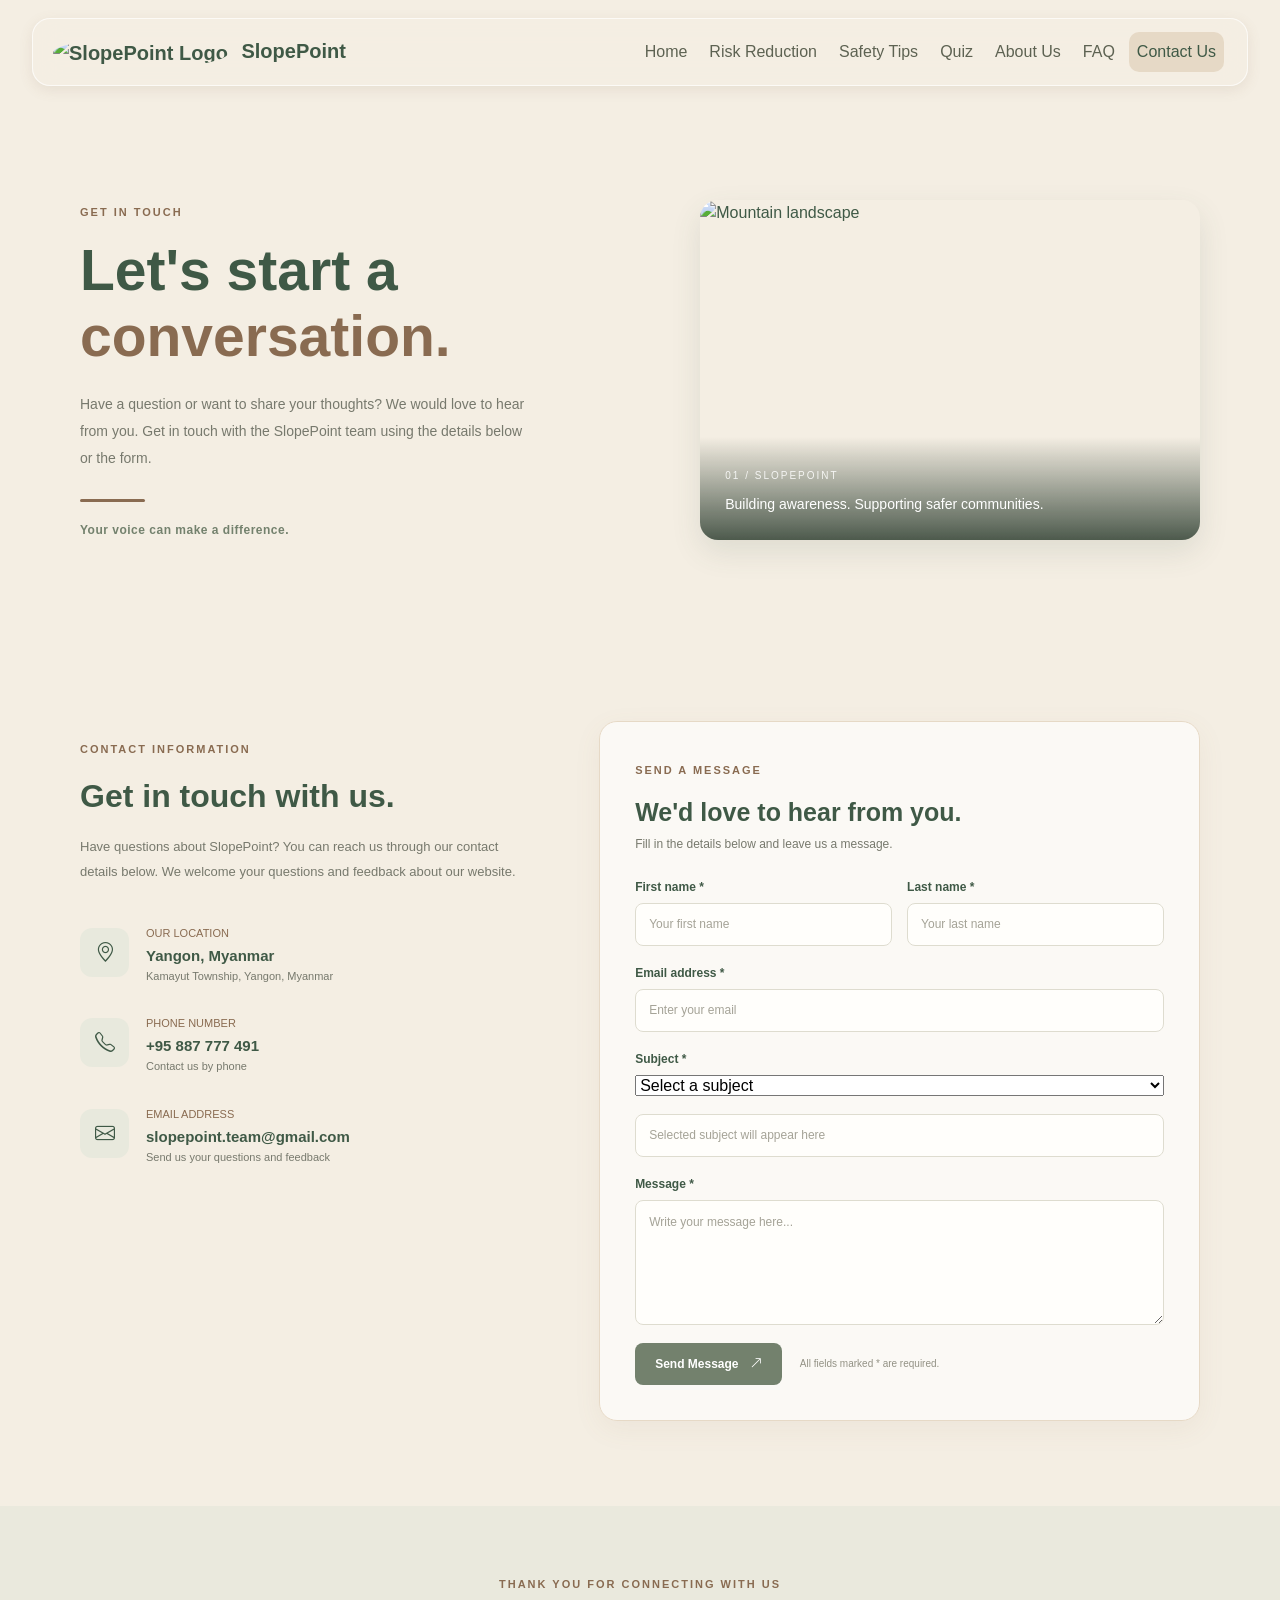
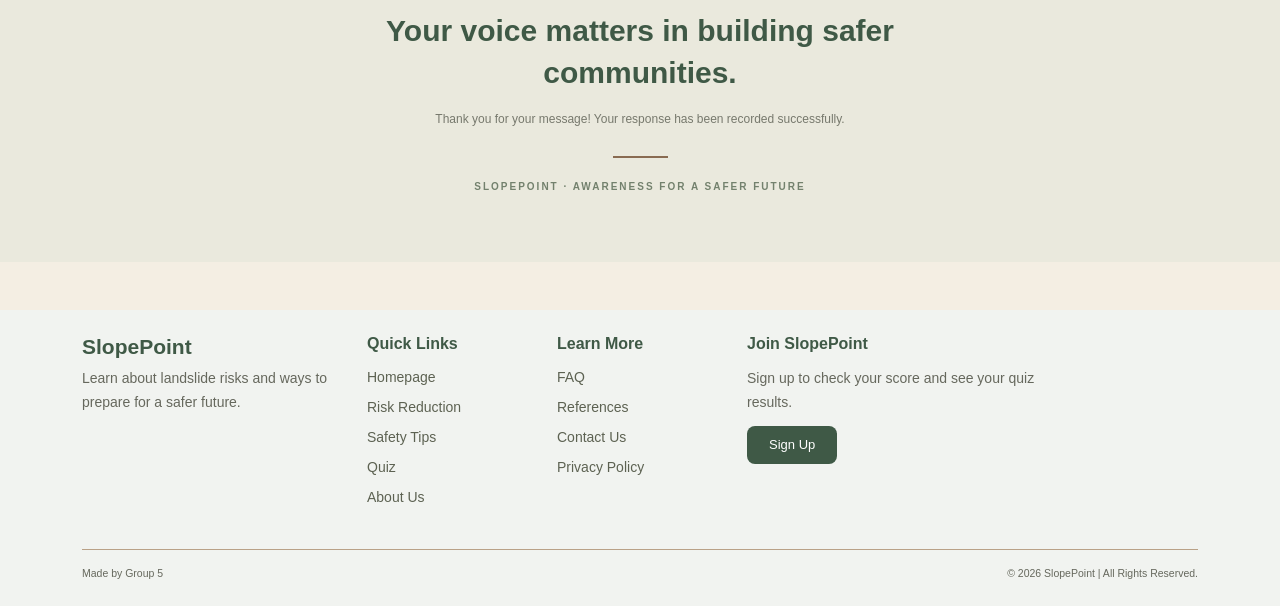
==== commit 7d67a1e8: "Update contactus.html" ====
--- a/contactus.html
+++ b/contactus.html
@@ -15,29 +15,28 @@
 <body>
 
     <nav class="navbar navbar-expand-lg sticky-top">
-        <div class="container">
-            <a class="navbar-brand" href="index.html">
-                <img src="https://i.pinimg.com/736x/f9/9e/da/f99eda20acf7c5a0008ba07cc0dadbc3.jpg" alt="SlopePoint Logo" class="logo me-2">
-                SlopePoint
-            </a>
-
-            <button class="navbar-toggler" type="button" data-bs-toggle="collapse" data-bs-target="#navbarMenu" aria-controls="navbarMenu" aria-expanded="false" aria-label="Toggle navigation">
-                <span class="navbar-toggler-icon"></span>
-            </button>
-
-            <div class="collapse navbar-collapse" id="navbarMenu">
-                <ul class="navbar-nav ms-auto">
-                    <li class="nav-item"><a class="nav-link" href="index.html">Home</a></li>
-                    <li class="nav-item"><a class="nav-link" href="risk-reduction.html">Risk Reduction</a></li>
-                    <li class="nav-item"><a class="nav-link" href="safety-tips.html">Safety Tips</a></li>
-                    <li class="nav-item"><a class="nav-link" href="quiz.html">Quiz</a></li>
-                    <li class="nav-item"><a class="nav-link" href="aboutus.html">About Us</a></li>
-                    <li class="nav-item"><a class="nav-link" href="faq.html">FAQ</a></li>
-                    <li class="nav-item"><a class="nav-link active" href="contactus.html">Contact Us</a></li>
-                </ul>
-            </div>
+        <a class="navbar-brand" href="index.html">
+            <img src="https://i.pinimg.com/736x/f9/9e/da/f99eda20acf7c5a0008ba07cc0dadbc3.jpg" alt="SlopePoint Logo" class="logo me-2">
+            SlopePoint
+        </a>
+
+        <button class="navbar-toggler" type="button" data-bs-toggle="collapse" data-bs-target="#navbarMenu" aria-controls="navbarMenu" aria-expanded="false" aria-label="Toggle navigation">
+            <span class="navbar-toggler-icon"></span>
+        </button>
+
+        <div class="collapse navbar-collapse" id="navbarMenu">
+            <ul class="navbar-nav ms-auto">
+                <li class="nav-item"><a class="nav-link" href="index.html">Home</a></li>
+                <li class="nav-item"><a class="nav-link" href="risk-reduction.html">Risk Reduction</a></li>
+                <li class="nav-item"><a class="nav-link" href="safety-tips.html">Safety Tips</a></li>
+                <li class="nav-item"><a class="nav-link" href="quiz.html">Quiz</a></li>
+                <li class="nav-item"><a class="nav-link" href="aboutus.html">About Us</a></li>
+                <li class="nav-item"><a class="nav-link" href="faq.html">FAQ</a></li>
+                <li class="nav-item"><a class="nav-link active" href="contactus.html">Contact Us</a></li>
+            </ul>
         </div>
     </nav>
+
 
     <main class="contact-page">
 
@@ -139,21 +138,21 @@
                     </div>
 
                     <div class="contact-field">
-    <label for="subjectSelect">Subject *</label>
-    <select id="subjectSelect" required>
-        <option value="" disabled selected>Select a subject</option>
-        <option value="General Question">General Question</option>
-        <option value="Website Feedback">Website Feedback</option>
-        <option value="Landslide Awareness">Landslide Awareness</option>
-        <option value="Safety Information">Safety Information</option>
-        <option value="Suggestions">Suggestions</option>
-        <option value="Other">Other</option>
-    </select>
-</div>
-
-<div class="contact-field">
-    <input type="text" id="subject" name="subject" placeholder="Selected subject will appear here" readonly required>
-</div>
+                        <label for="subjectSelect">Subject *</label>
+                        <select id="subjectSelect" required>
+                            <option value="" disabled selected>Select a subject</option>
+                            <option value="General Question">General Question</option>
+                            <option value="Website Feedback">Website Feedback</option>
+                            <option value="Landslide Awareness">Landslide Awareness</option>
+                            <option value="Safety Information">Safety Information</option>
+                            <option value="Suggestions">Suggestions</option>
+                            <option value="Other">Other</option>
+                        </select>
+                    </div>
+
+                    <div class="contact-field">
+                        <input type="text" id="subject" name="subject" placeholder="Selected subject will appear here" readonly required>
+                    </div>
 
                     <div class="contact-field">
                         <label for="contactMessage">Message *</label>
@@ -235,6 +234,46 @@
         </div>
     </footer>
 
+    <div class="modal fade" id="registerModal" tabindex="-1" aria-labelledby="registerModalLabel" aria-hidden="true">
+        <div class="modal-dialog modal-dialog-centered">
+            <div class="modal-content register-modal">
+
+                <div class="modal-header">
+                    <div>
+                        <span class="register-tag">SLOPEPOINT ACCOUNT</span>
+                        <h5 class="modal-title" id="registerModalLabel">Create an Account</h5>
+                    </div>
+                    <button type="button" class="btn-close" data-bs-dismiss="modal" aria-label="Close"></button>
+                </div>
+
+                <div class="modal-body">
+                    <p class="register-description">
+                        Sign up to check your score and see your quiz results.
+                    </p>
+
+                    <form id="registerForm">
+                        <label for="studentName" class="form-label">Full Name</label>
+                        <input type="text" class="form-control register-input mb-3" id="studentName" placeholder="Enter your name" required>
+
+                        <label for="studentEmail" class="form-label">Email Address</label>
+                        <input type="email" class="form-control register-input mb-3" id="studentEmail" placeholder="Enter your email" required>
+
+                        <label for="studentPassword" class="form-label">Password</label>
+                        <input type="password" class="form-control register-input mb-3" id="studentPassword" placeholder="Create a password" required>
+
+                        <label for="confirmPassword" class="form-label">Confirm Password</label>
+                        <input type="password" class="form-control register-input mb-3" id="confirmPassword" placeholder="Confirm your password" required>
+
+                        <p id="registerMessage" class="register-message"></p>
+
+                        <button type="submit" class="btn register-submit w-100">Create Account</button>
+                    </form>
+                </div>
+
+            </div>
+        </div>
+    </div>
+
     <script src="https://cdn.jsdelivr.net/npm/bootstrap@5.3.3/dist/js/bootstrap.bundle.min.js"></script>
     <script src="script.js"></script>
 
